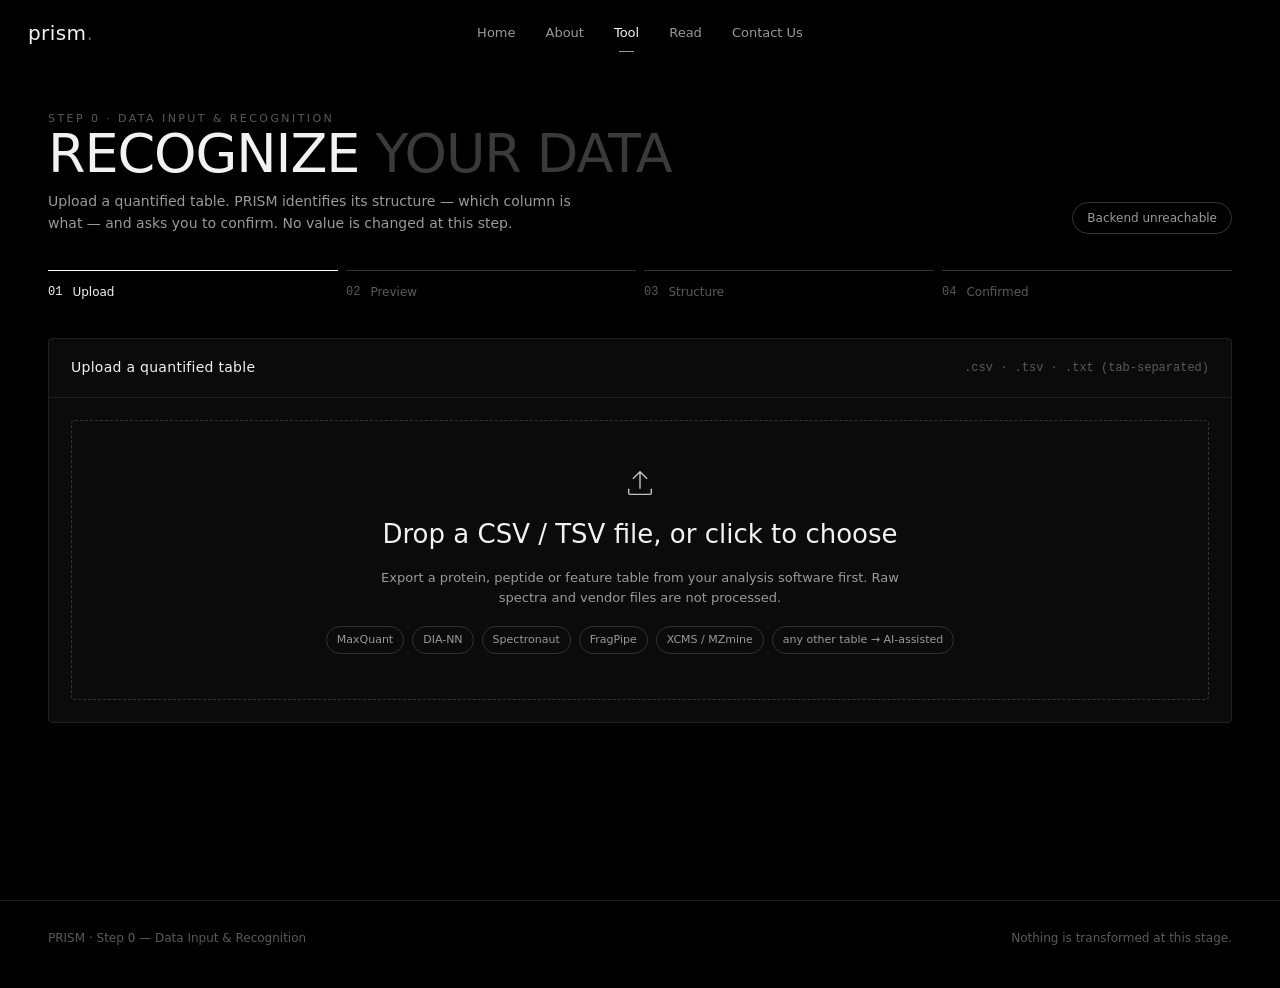
==== frontend/tool.html @ 7ddb2f3c "Show live upload/AI progress with a percentage and stall warning - POST /api/upload accepts a progre" ====
<!doctype html>
<html lang="en">
<head>
  <meta charset="utf-8">
  <meta name="viewport" content="width=device-width, initial-scale=1">
  <title>PRISM Recognition Tool</title>
  <meta name="description" content="PRISM Step 0 — upload a quantified omics table and confirm its structure.">
  <link rel="preload" href="fonts/quicksand-latin.woff2" as="font" type="font/woff2" crossorigin>
  <link rel="stylesheet" href="style.css">
</head>
<body>
  <header class="nav">
    <a class="brand" href="index.html">prism<span>.</span></a>
    <nav class="nav-links">
      <a href="index.html">Home</a>
      <a href="index.html#about">About</a>
      <a href="tool.html" class="active">Tool</a>
      <a href="index.html#read">Read</a>
      <a href="index.html#contact">Contact Us</a>
    </nav>
    <button class="btn btn-sm nav-cta hidden" id="restart" type="button">New upload</button>
  </header>

  <main class="tool-main">
    <div class="wrap">
      <div class="tool-head">
        <div>
          <div class="eyebrow">Step 0 · Data input &amp; recognition</div>
          <h1>Recognize <span class="ghost">your data</span></h1>
          <p>Upload a quantified table. PRISM identifies its structure — which column is what — and asks you to confirm. No value is changed at this step.</p>
        </div>
        <span class="pill" id="ai-status">Checking AI fallback…</span>
      </div>

      <ol class="steps" id="steps" style="list-style:none;padding:0">
        <li class="step current" data-step="1"><b>01</b><span>Upload</span></li>
        <li class="step" data-step="2"><b>02</b><span>Preview</span></li>
        <li class="step" data-step="3"><b>03</b><span>Structure</span></li>
        <li class="step" data-step="4"><b>04</b><span>Confirmed</span></li>
      </ol>

      <!-- 1. Upload -->
      <section class="panel" id="panel-upload">
        <div class="panel-head"><h2>Upload a quantified table</h2><span class="meta">.csv · .tsv · .txt (tab-separated)</span></div>
        <div class="panel-body">
          <label class="dropzone" id="dropzone" for="file-input">
            <svg width="34" height="34" viewBox="0 0 24 24" fill="none" stroke="currentColor" stroke-width="1"><path d="M12 16V4M7 9l5-5 5 5M4 16v3a1 1 0 0 0 1 1h14a1 1 0 0 0 1-1v-3"/></svg>
            <span class="big">Drop a CSV / TSV file, or click to choose</span>
            <span class="small">Export a protein, peptide or feature table from your analysis software first. Raw spectra and vendor files are not processed.</span>
            <span class="formats-note">
              <span class="pill">MaxQuant</span><span class="pill">DIA-NN</span><span class="pill">Spectronaut</span><span class="pill">FragPipe</span><span class="pill">XCMS / MZmine</span><span class="pill">any other table → AI-assisted</span>
            </span>
          </label>
          <input type="file" id="file-input" accept=".csv,.tsv,.txt,text/csv,text/tab-separated-values" hidden>
          <div class="progress-panel hidden" id="upload-loading" role="status" aria-live="polite">
            <div class="progress-top">
              <span class="progress-stage"><span class="spinner"></span><span id="loading-text">Uploading…</span></span>
              <span class="progress-pct" id="progress-pct">0%</span>
            </div>
            <div class="progress-track" aria-hidden="true"><i id="progress-bar"></i></div>
            <div class="progress-meta">
              <span id="progress-detail"></span>
              <span><span id="progress-elapsed">0s elapsed</span> · <span id="progress-idle">active</span></span>
            </div>
            <div class="progress-stall hidden" id="progress-stall"></div>
            <ol class="progress-log" id="progress-log"></ol>
          </div>
          <div class="alert alert-error hidden" id="upload-error" role="alert"></div>
        </div>
      </section>

      <!-- 2. Preview -->
      <section class="panel hidden" id="panel-preview">
        <div class="panel-head"><h2>Data preview</h2><span class="meta" id="preview-meta"></span></div>
        <div class="panel-body">
          <div class="table-scroll"><table class="preview" id="preview-table"></table></div>
          <div class="alert alert-warn hidden" id="file-warnings"></div>
        </div>
      </section>

      <!-- 3. Structure -->
      <section class="panel hidden" id="panel-structure">
        <div class="panel-head"><h2>Structure</h2><span class="meta" id="structure-meta"></span></div>
        <div class="panel-body" id="structure-body"></div>
        <div class="confirm-bar">
          <p id="confirm-note"></p>
          <button class="btn btn-light" id="confirm-btn" type="button">Confirm structure</button>
        </div>
        <div class="panel-body hidden" id="confirm-error-wrap" style="padding-top:0"><div class="alert alert-error" id="confirm-error" role="alert"></div></div>
      </section>

      <!-- 4. Summary -->
      <section class="panel hidden" id="panel-summary">
        <div class="panel-head"><h2>Recognized structure</h2><span class="meta" id="summary-meta"></span></div>
        <div class="panel-body" id="summary-body"></div>
      </section>
    </div>
  </main>

  <footer class="footer">
    <div class="wrap"><span>PRISM · Step 0 — Data Input &amp; Recognition</span><span>Nothing is transformed at this stage.</span></div>
  </footer>

  <script src="app.js"></script>
</body>
</html>
---- frontend/style.css ----
/* PRISM — black / gray / white, one warm accent reserved for "needs attention". */
/* Self-hosted variable fonts (SIL Open Font License): Quicksand for the
   PRISM wordmark and display type, Inter for UI text. */
@font-face { font-family: "Quicksand"; src: url("fonts/quicksand-latin.woff2") format("woff2"); font-weight: 300 700; font-display: swap; }
@font-face { font-family: "Inter"; src: url("fonts/inter-latin.woff2") format("woff2"); font-weight: 100 900; font-display: swap; }

:root {
  --bg: #000;
  --bg-raised: #0b0b0b;
  --bg-card: #0e0e0e;
  --line: #1f1f1f;
  --line-strong: #333;
  --text: #f2f2f2;
  --text-dim: #9a9a9a;
  --text-faint: #5a5a5a;
  --text-ghost: #2c2c2c;
  --accent: #ff8a2a;          /* unresolved / attention only */
  --accent-soft: rgba(255, 138, 42, 0.08);
  --ok: #e8e8e8;
  --font-display: "Quicksand", "Comfortaa", system-ui, sans-serif;
  --font-ui: "Inter", system-ui, -apple-system, "Segoe UI", sans-serif;
  --font-mono: ui-monospace, "SFMono-Regular", Menlo, monospace;
  --radius: 4px;
  --maxw: 1240px;
  color-scheme: dark;
}

* { box-sizing: border-box; }
html { scroll-behavior: smooth; }
body {
  margin: 0;
  background: var(--bg);
  color: var(--text);
  font-family: var(--font-ui);
  font-size: 15px;
  line-height: 1.55;
  -webkit-font-smoothing: antialiased;
  overflow-x: hidden;
}
a { color: inherit; text-decoration: none; }
button, select, input { font: inherit; color: inherit; }
::selection { background: #fff; color: #000; }

.wrap { width: 100%; max-width: var(--maxw); margin: 0 auto; padding: 0 28px; }

/* ------------------------------------------------ nav */
.nav {
  position: fixed; inset: 0 0 auto 0; z-index: 50;
  display: grid; grid-template-columns: 1fr auto 1fr; align-items: center;
  padding: 18px 28px;
  background: linear-gradient(#000 40%, rgba(0,0,0,0));
}
.brand { font-family: var(--font-display); font-weight: 500; font-size: 20px; letter-spacing: 0.02em; }
.brand span { color: var(--text-faint); }
.nav-links { display: flex; gap: 30px; font-size: 13px; color: var(--text-dim); }
.nav-links a { position: relative; padding: 4px 0; transition: color .2s; }
.nav-links a:hover, .nav-links a.active { color: var(--text); }
.nav-links a.active::after {
  content: ""; position: absolute; left: 20%; right: 20%; bottom: -4px; height: 1px; background: var(--text-dim);
}
.nav-cta { justify-self: end; }

.btn {
  display: inline-flex; align-items: center; justify-content: center; gap: 10px;
  padding: 11px 22px; border-radius: var(--radius); border: 1px solid var(--line-strong);
  background: transparent; cursor: pointer; font-size: 13px; letter-spacing: 0.02em;
  transition: background .2s, color .2s, border-color .2s, opacity .2s;
}
.btn:hover { border-color: #666; }
.btn-light { background: #fff; color: #000; border-color: #fff; }
.btn-light:hover { background: #d9d9d9; border-color: #d9d9d9; }
.btn-dark { background: #1a1a1a; border-color: #1a1a1a; }
.btn-dark:hover { background: #262626; }
.btn:disabled { opacity: .35; cursor: not-allowed; }
.btn-sm { padding: 7px 14px; font-size: 12px; }

.pill {
  display: inline-block; padding: 6px 14px; border: 1px solid var(--line-strong);
  border-radius: 999px; font-size: 12px; color: var(--text-dim);
}

/* ------------------------------------------------ hero */
.hero {
  position: relative; min-height: 100vh; min-height: 100svh;
  display: flex; flex-direction: column; justify-content: center; align-items: center;
  overflow: hidden; padding-top: 80px;
}
.hero-title {
  position: relative; z-index: 1; margin: 0;
  font-family: var(--font-display); font-weight: 300;
  font-size: clamp(88px, 21vw, 300px); line-height: .9; letter-spacing: 0.06em;
  color: #fff; user-select: none; text-align: center;
  padding-left: 0.06em; /* balance letter-spacing */
}
.hero-sub {
  position: relative; z-index: 3; margin: 26px 16px 0; text-align: center;
  font-family: var(--font-display); font-weight: 400; font-size: clamp(14px, 1.7vw, 20px);
  color: var(--text-dim); letter-spacing: 0.01em;
}
.hero-sub b { color: var(--text); font-weight: 500; }
#prism-canvas {
  position: absolute; inset: 0; width: 100%; height: 100%; z-index: 2;
  cursor: grab; touch-action: pan-y;
}
#prism-canvas:active { cursor: grabbing; }
.hero-hint {
  position: absolute; z-index: 3; top: 50%; right: 28px; transform: translateY(-50%);
  writing-mode: vertical-rl; font-size: 11px; letter-spacing: .2em; text-transform: uppercase; color: var(--text-faint);
}
.hero-bottom {
  position: relative; z-index: 3; width: 100%; max-width: var(--maxw);
  display: flex; justify-content: space-between; align-items: flex-end; gap: 24px;
  padding: 0 28px; margin-top: clamp(40px, 9vh, 110px);
}
.hero-left { max-width: 330px; }
.hero-left p { color: var(--text-dim); font-size: 13px; margin: 0 0 18px; }
.hero-left .pills { display: flex; gap: 8px; margin-bottom: 18px; flex-wrap: wrap; }
.hero-actions { display: flex; align-items: center; gap: 22px; }
.link-arrow { font-size: 13px; color: var(--text-dim); transition: color .2s; }
.link-arrow:hover { color: var(--text); }
.stats { display: flex; gap: 12px; }
.stat {
  width: 150px; height: 104px; padding: 14px 16px; border: 1px solid var(--line-strong);
  border-radius: var(--radius); display: flex; flex-direction: column; justify-content: space-between;
  background: rgba(10,10,10,.6); backdrop-filter: blur(6px);
}
.stat strong { font-weight: 300; font-size: 30px; text-align: right; letter-spacing: -0.01em; }
.stat span { font-size: 11px; color: var(--text-dim); line-height: 1.3; }

/* ------------------------------------------------ formats strip */
.strip { padding: 70px 0 40px; text-align: center; }
.eyebrow { font-size: 11px; letter-spacing: .22em; text-transform: uppercase; color: var(--text-faint); }
.formats { display: flex; justify-content: center; flex-wrap: wrap; gap: 14px 40px; margin-top: 22px; color: var(--text-dim); font-size: 14px; }
.formats span { display: inline-flex; align-items: center; gap: 8px; }
.formats i { width: 6px; height: 6px; border: 1px solid var(--text-dim); transform: rotate(45deg); display: inline-block; }

/* ------------------------------------------------ statement */
.statement { padding: 120px 0; }
.statement h2 {
  margin: 0 auto; max-width: 980px; text-align: center; text-transform: uppercase;
  font-weight: 500; font-size: clamp(26px, 3.6vw, 46px); line-height: 1.08; letter-spacing: -0.02em;
}
.ghost { color: var(--text-ghost); transition: color 1.2s; }
.statement.lit .ghost { color: #4a4a4a; }

/* ------------------------------------------------ sections */
.section { padding: 100px 0; border-top: 1px solid var(--line); }
.section-head { display: grid; grid-template-columns: 1.1fr 1fr; gap: 48px; align-items: end; margin-bottom: 56px; }
.section-head h2 {
  margin: 0; font-weight: 500; text-transform: uppercase; font-size: clamp(28px, 3.4vw, 44px);
  line-height: 1.05; letter-spacing: -0.02em;
}
.section-head p { margin: 0; color: var(--text-dim); font-size: 14px; max-width: 460px; }

.principles { display: grid; grid-template-columns: repeat(4, 1fr); gap: 1px; background: var(--line); border: 1px solid var(--line); }
.principle { background: var(--bg); padding: 28px 24px 32px; min-height: 250px; display: flex; flex-direction: column; }
.principle .num { font-family: var(--font-mono); font-size: 11px; color: var(--text-faint); }
.principle h3 { font-weight: 500; font-size: 17px; margin: 40px 0 12px; line-height: 1.25; }
.principle p { margin: 0; color: var(--text-dim); font-size: 13px; }

.pipeline { display: grid; grid-template-columns: repeat(4, 1fr); gap: 12px; }
.phase {
  border: 1px solid var(--line); border-radius: var(--radius); padding: 22px; min-height: 210px;
  display: flex; flex-direction: column; gap: 10px; color: var(--text-faint);
}
.phase.active { border-color: #fff; color: var(--text); background: linear-gradient(160deg, #111, #000 60%); }
.phase .tag { font-size: 11px; letter-spacing: .12em; text-transform: uppercase; }
.phase h3 { margin: 18px 0 0; font-weight: 500; font-size: 18px; }
.phase p { margin: 0; font-size: 13px; }
.phase.active p { color: var(--text-dim); }
.phase .btn { margin-top: auto; align-self: flex-start; }

.contact { display: flex; justify-content: space-between; align-items: center; gap: 24px; flex-wrap: wrap; }
.contact h2 { margin: 0; font-family: var(--font-display); font-weight: 300; font-size: clamp(40px, 7vw, 96px); letter-spacing: .04em; }

.footer { border-top: 1px solid var(--line); padding: 28px 0 40px; color: var(--text-faint); font-size: 12px; }
.footer .wrap { display: flex; justify-content: space-between; gap: 16px; flex-wrap: wrap; }

/* ================================================ TOOL */
.tool-main { padding: 110px 0 80px; min-height: 100vh; }
.tool-head { display: flex; justify-content: space-between; align-items: flex-end; gap: 24px; flex-wrap: wrap; margin-bottom: 36px; }
.tool-head h1 { margin: 0; font-weight: 500; text-transform: uppercase; font-size: clamp(30px, 4.4vw, 54px); line-height: 1; letter-spacing: -0.02em; }
.tool-head h1 .ghost { color: #3a3a3a; }
.tool-head p { margin: 10px 0 0; color: var(--text-dim); max-width: 560px; font-size: 14px; }

.steps { display: grid; grid-template-columns: repeat(4, 1fr); gap: 8px; margin-bottom: 36px; }
.step {
  border-top: 1px solid var(--line-strong); padding-top: 12px; font-size: 12px; color: var(--text-faint);
  display: flex; gap: 10px; transition: color .3s, border-color .3s;
}
.step b { font-family: var(--font-mono); font-weight: 400; }
.step.current { color: var(--text); border-color: #fff; }
.step.done { color: var(--text-dim); border-color: #777; }

.panel { border: 1px solid var(--line); border-radius: var(--radius); background: var(--bg-raised); margin-bottom: 24px; }
.panel-head { display: flex; justify-content: space-between; align-items: center; gap: 16px; flex-wrap: wrap; padding: 18px 22px; border-bottom: 1px solid var(--line); }
.panel-head h2 { margin: 0; font-size: 14px; font-weight: 500; letter-spacing: .02em; }
.panel-head .meta { color: var(--text-faint); font-size: 12px; font-family: var(--font-mono); }
.panel-body { padding: 22px; }
.hidden { display: none !important; }

/* upload */
.dropzone {
  display: flex; flex-direction: column; align-items: center; justify-content: center; gap: 14px;
  min-height: 280px; border: 1px dashed var(--line-strong); border-radius: var(--radius);
  text-align: center; padding: 30px; cursor: pointer; transition: border-color .2s, background .2s;
}
.dropzone:hover, .dropzone.drag { border-color: #aaa; background: #0d0d0d; }
.dropzone .big { font-family: var(--font-display); font-size: 26px; font-weight: 400; }
.dropzone .small { color: var(--text-dim); font-size: 13px; max-width: 520px; }
.dropzone svg { opacity: .8; }
.formats-note { display: flex; flex-wrap: wrap; gap: 8px; justify-content: center; margin-top: 4px; }
.formats-note .pill { font-size: 11px; padding: 4px 10px; }

.alert { border: 1px solid; border-radius: var(--radius); padding: 14px 16px; font-size: 13px; margin-top: 16px; }
.alert-error { border-color: var(--accent); background: var(--accent-soft); color: #ffd2ad; }
.alert-warn { border-color: #3a3a3a; background: #111; color: var(--text-dim); }
.alert ul { margin: 6px 0 0; padding-left: 18px; }

.progress-panel { margin-top: 18px; border: 1px solid var(--line-strong); border-radius: var(--radius); padding: 16px 18px; background: #0b0b0b; }
.progress-top { display: flex; justify-content: space-between; align-items: center; gap: 12px; }
.progress-stage { display: flex; align-items: center; gap: 10px; font-size: 13px; }
.progress-pct { font-family: var(--font-mono); font-size: 22px; font-weight: 300; }
.progress-track { height: 4px; background: #1c1c1c; border-radius: 2px; overflow: hidden; margin: 12px 0 10px; }
.progress-track i { display: block; height: 100%; width: 0; background: #fff; transition: width .4s ease; }
.progress-panel.stalled .progress-track i { background: var(--accent); }
.progress-meta { display: flex; justify-content: space-between; gap: 12px; flex-wrap: wrap; font-size: 12px; color: var(--text-dim); }
.progress-meta #progress-idle.warn { color: var(--accent); }
.progress-stall { margin-top: 12px; font-size: 12px; color: #ffd2ad; border-left: 2px solid var(--accent); padding-left: 10px; }
.progress-log { list-style: none; margin: 12px 0 0; padding: 10px 0 0; border-top: 1px solid var(--line); font-family: var(--font-mono); font-size: 11px; color: var(--text-faint); max-height: 150px; overflow: auto; }
.progress-log li { padding: 2px 0; white-space: nowrap; overflow: hidden; text-overflow: ellipsis; }
.progress-log li:last-child { color: var(--text-dim); }
.progress-log b { font-weight: 400; color: var(--text-faint); display: inline-block; min-width: 52px; }
.loading { display: flex; align-items: center; gap: 12px; color: var(--text-dim); font-size: 13px; padding: 16px 0 0; }
.spinner { width: 14px; height: 14px; border: 1px solid #444; border-top-color: #fff; border-radius: 50%; animation: spin .8s linear infinite; }
@keyframes spin { to { transform: rotate(360deg); } }

/* tables */
.table-scroll { overflow: auto; max-height: 460px; border: 1px solid var(--line); border-radius: var(--radius); }
table { border-collapse: collapse; width: 100%; font-size: 12px; }
th, td { padding: 8px 12px; text-align: left; border-bottom: 1px solid var(--line); white-space: nowrap; }
thead th { position: sticky; top: 0; background: #121212; font-weight: 500; color: var(--text); z-index: 1; }
.preview td { font-family: var(--font-mono); color: var(--text-dim); max-width: 260px; overflow: hidden; text-overflow: ellipsis; }
.preview th.rownum, .preview td.rownum { color: var(--text-faint); position: sticky; left: 0; background: #0b0b0b; }
.preview thead th.rownum { background: #121212; z-index: 2; }
.preview th .role-chip { display: block; margin-top: 4px; }

/* structure */
.recognized { display: flex; gap: 20px; align-items: center; flex-wrap: wrap; }
.recognized .badge {
  width: 46px; height: 46px; border: 1px solid #fff; border-radius: 50%; display: grid; place-items: center; flex: none;
}
.recognized h3 { margin: 0; font-weight: 500; font-size: 20px; }
.recognized p { margin: 2px 0 0; color: var(--text-dim); font-size: 13px; }
.kv { display: grid; grid-template-columns: repeat(auto-fit, minmax(170px, 1fr)); gap: 1px; background: var(--line); border: 1px solid var(--line); margin: 20px 0; }
.kv div { background: var(--bg-raised); padding: 14px 16px; }
.kv span { display: block; font-size: 11px; color: var(--text-faint); text-transform: uppercase; letter-spacing: .1em; }
.kv strong { display: block; font-weight: 400; font-size: 15px; margin-top: 4px; word-break: break-word; }

.toolbar { display: flex; gap: 10px; flex-wrap: wrap; align-items: center; margin-bottom: 14px; }
.input, .select {
  background: #000; border: 1px solid var(--line-strong); border-radius: var(--radius);
  padding: 8px 12px; font-size: 13px; outline: none;
}
.input:focus, .select:focus { border-color: #888; }
.select { padding-right: 30px; appearance: none; cursor: pointer;
  background-image: linear-gradient(45deg, transparent 50%, #888 50%), linear-gradient(135deg, #888 50%, transparent 50%);
  background-position: calc(100% - 15px) 52%, calc(100% - 10px) 52%; background-size: 5px 5px; background-repeat: no-repeat; }
.toolbar .input { flex: 1 1 220px; }
.toolbar .spacer { flex: 1; }
.count-note { font-size: 12px; color: var(--text-faint); }

.roles-table td { vertical-align: top; white-space: normal; }
.roles-table td.colname { font-family: var(--font-mono); max-width: 260px; word-break: break-word; }
.roles-table td.samples { font-family: var(--font-mono); color: var(--text-faint); font-size: 11px; max-width: 220px; }
.roles-table td.evidence { color: var(--text-dim); min-width: 240px; max-width: 420px; }
.roles-table .select { width: 190px; }
.roles-table tr.unresolved td { background: var(--accent-soft); }
.roles-table tr.unresolved td:first-child { box-shadow: inset 2px 0 0 var(--accent); }
.roles-table tr.unresolved .select { border-color: var(--accent); }
.roles-table tr.changed .select { border-color: #fff; }
.roles-table tr.ignored td.colname { color: var(--text-faint); text-decoration: line-through; }

.conf { display: flex; align-items: center; gap: 8px; min-width: 110px; }
.conf-bar { width: 60px; height: 3px; background: #222; border-radius: 2px; overflow: hidden; }
.conf-bar i { display: block; height: 100%; background: #fff; }
.conf.low .conf-bar i { background: #777; }
.conf-num { font-family: var(--font-mono); font-size: 11px; color: var(--text-dim); }
.tag-unres { display: inline-block; font-size: 10px; letter-spacing: .1em; text-transform: uppercase; color: var(--accent); border: 1px solid var(--accent); padding: 1px 6px; border-radius: 3px; margin-top: 6px; }
.tag-edit { display: inline-block; font-size: 10px; letter-spacing: .1em; text-transform: uppercase; color: #fff; border: 1px solid #555; padding: 1px 6px; border-radius: 3px; margin-top: 6px; }

.role-chip { display: inline-block; font-size: 10px; letter-spacing: .06em; padding: 2px 7px; border-radius: 3px; border: 1px solid var(--line-strong); color: var(--text-dim); font-family: var(--font-ui); font-weight: 400; }
.role-chip.r-feature_value { background: #fff; color: #000; border-color: #fff; }
.role-chip.r-sample_id, .role-chip.r-subject_id { border-color: #bbb; color: #eee; }
.role-chip.r-ignore { color: var(--text-faint); border-style: dashed; }
.role-chip.r-unresolved { color: var(--accent); border-color: var(--accent); }

.role-summary { display: flex; flex-wrap: wrap; gap: 8px; }
.role-summary .role-chip { font-size: 12px; padding: 5px 10px; }

.confirm-bar {
  position: sticky; bottom: 0; z-index: 5; display: flex; justify-content: space-between; align-items: center; gap: 16px; flex-wrap: wrap;
  padding: 16px 22px; border-top: 1px solid var(--line); background: rgba(11,11,11,.96); backdrop-filter: blur(6px);
}
.confirm-bar p { margin: 0; font-size: 13px; color: var(--text-dim); }
.confirm-bar p b { color: var(--accent); font-weight: 500; }

/* done */
.done-hero { text-align: center; padding: 30px 0 10px; }
.done-hero .ring { width: 64px; height: 64px; border-radius: 50%; border: 1px solid #fff; display: grid; place-items: center; margin: 0 auto 18px; }
.done-hero h2 { margin: 0; font-family: var(--font-display); font-weight: 300; font-size: clamp(30px, 4vw, 46px); }
.done-hero p { color: var(--text-dim); margin: 8px auto 0; max-width: 560px; font-size: 14px; }
.big-stats { display: grid; grid-template-columns: repeat(4, 1fr); gap: 12px; margin: 30px 0; }
.big-stats .stat { width: auto; height: 118px; }
.next-step { border: 1px dashed var(--line-strong); border-radius: var(--radius); padding: 18px 22px; color: var(--text-faint); font-size: 13px; display: flex; justify-content: space-between; align-items: center; gap: 16px; flex-wrap: wrap; }

/* ------------------------------------------------ responsive */
@media (max-width: 960px) {
  .principles { grid-template-columns: repeat(2, 1fr); }
  .pipeline { grid-template-columns: repeat(2, 1fr); }
  .section-head { grid-template-columns: 1fr; gap: 16px; }
  .big-stats { grid-template-columns: repeat(2, 1fr); }
}
@media (max-width: 720px) {
  .wrap { padding: 0 16px; }
  .nav { grid-template-columns: 1fr auto; padding: 14px 16px; }
  .nav-links { display: none; }
  .hero-bottom { flex-direction: column; align-items: stretch; padding: 0 16px; }
  .hero-left { max-width: none; }
  .stats .stat { flex: 1; width: auto; height: auto; min-height: 104px; gap: 10px; }
  .hero-hint { display: none; }
  .principles, .pipeline { grid-template-columns: 1fr; }
  .steps { grid-template-columns: repeat(2, 1fr); }
  .step span { display: none; }
  .panel-body { padding: 16px; }
  .panel-head { padding: 14px 16px; }
  .confirm-bar { padding: 14px 16px; }
  .statement { padding: 80px 0; }
  .section { padding: 72px 0; }
}
@media (prefers-reduced-motion: reduce) {
  html { scroll-behavior: auto; }
  * { transition: none !important; animation: none !important; }
}
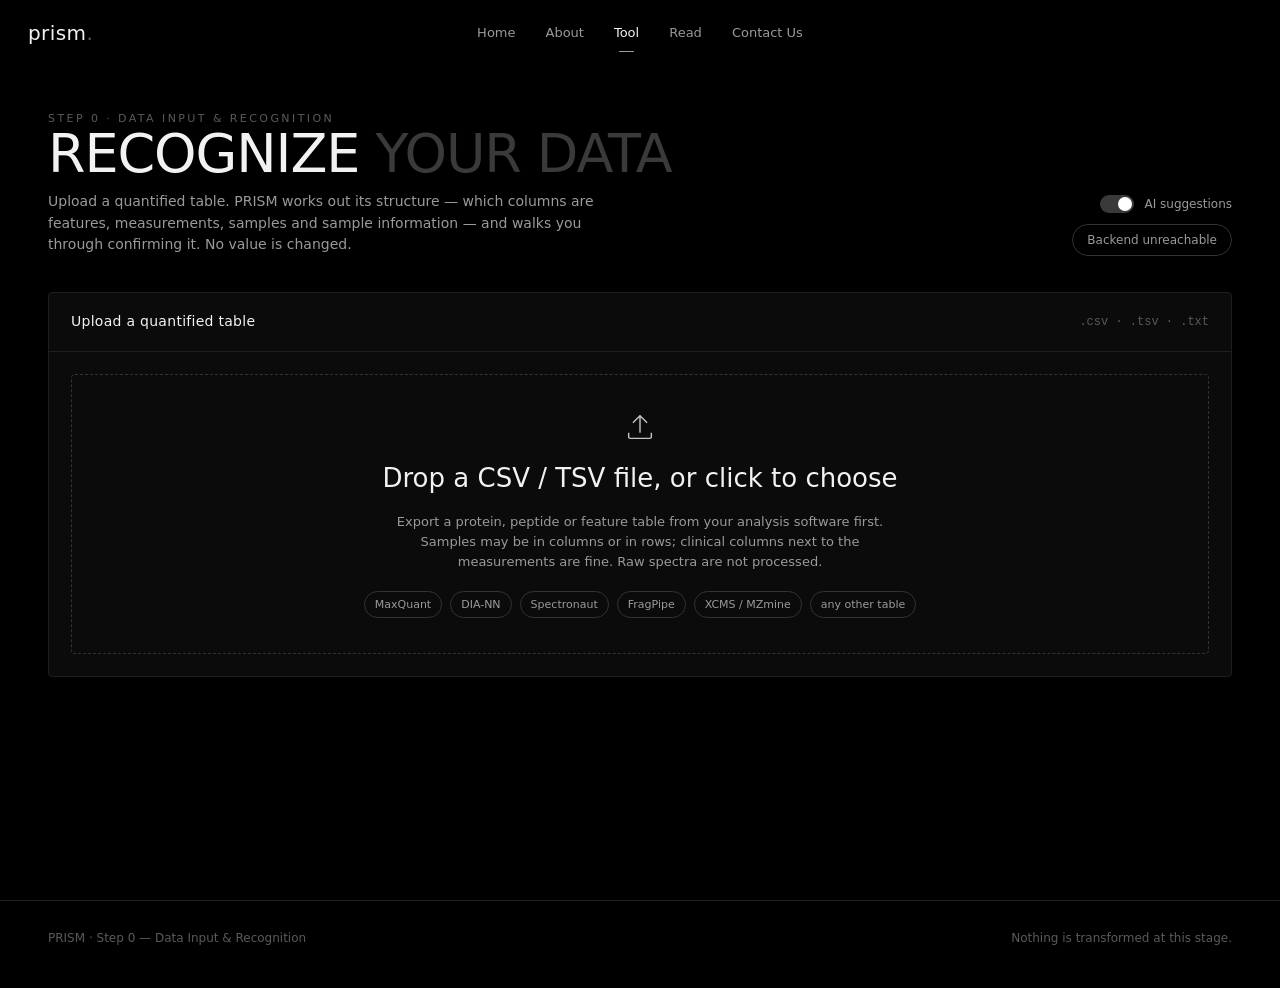
==== commit a208d2b6: "Step 0 v2 frontend: guided 8-step confirmation wizard - stepper (Layout, Feature ID, Annotations, Va" ====
--- a/frontend/tool.html
+++ b/frontend/tool.html
@@ -4,7 +4,7 @@
   <meta charset="utf-8">
   <meta name="viewport" content="width=device-width, initial-scale=1">
   <title>PRISM Recognition Tool</title>
-  <meta name="description" content="PRISM Step 0 — upload a quantified omics table and confirm its structure.">
+  <meta name="description" content="PRISM Step 0 — upload a quantified omics table and confirm its structure step by step.">
   <link rel="preload" href="fonts/quicksand-latin.woff2" as="font" type="font/woff2" crossorigin>
   <link rel="stylesheet" href="style.css">
 </head>
@@ -27,72 +27,53 @@
         <div>
           <div class="eyebrow">Step 0 · Data input &amp; recognition</div>
           <h1>Recognize <span class="ghost">your data</span></h1>
-          <p>Upload a quantified table. PRISM identifies its structure — which column is what — and asks you to confirm. No value is changed at this step.</p>
+          <p>Upload a quantified table. PRISM works out its structure — which columns are features, measurements, samples and sample information — and walks you through confirming it. No value is changed.</p>
         </div>
-        <span class="pill" id="ai-status">Checking AI fallback…</span>
+        <div class="head-controls">
+          <label class="switch" title="When off, no AI is used: you label everything yourself, with hints computed from the data."><input type="checkbox" id="ai-toggle" checked> <span>AI suggestions</span></label>
+          <span class="pill" id="ai-status">Checking AI…</span>
+        </div>
       </div>
 
-      <ol class="steps" id="steps" style="list-style:none;padding:0">
-        <li class="step current" data-step="1"><b>01</b><span>Upload</span></li>
-        <li class="step" data-step="2"><b>02</b><span>Preview</span></li>
-        <li class="step" data-step="3"><b>03</b><span>Structure</span></li>
-        <li class="step" data-step="4"><b>04</b><span>Confirmed</span></li>
-      </ol>
-
-      <!-- 1. Upload -->
+      <!-- Upload -->
       <section class="panel" id="panel-upload">
-        <div class="panel-head"><h2>Upload a quantified table</h2><span class="meta">.csv · .tsv · .txt (tab-separated)</span></div>
+        <div class="panel-head"><h2>Upload a quantified table</h2><span class="meta">.csv · .tsv · .txt</span></div>
         <div class="panel-body">
           <label class="dropzone" id="dropzone" for="file-input">
             <svg width="34" height="34" viewBox="0 0 24 24" fill="none" stroke="currentColor" stroke-width="1"><path d="M12 16V4M7 9l5-5 5 5M4 16v3a1 1 0 0 0 1 1h14a1 1 0 0 0 1-1v-3"/></svg>
             <span class="big">Drop a CSV / TSV file, or click to choose</span>
-            <span class="small">Export a protein, peptide or feature table from your analysis software first. Raw spectra and vendor files are not processed.</span>
+            <span class="small">Export a protein, peptide or feature table from your analysis software first. Samples may be in columns or in rows; clinical columns next to the measurements are fine. Raw spectra are not processed.</span>
             <span class="formats-note">
-              <span class="pill">MaxQuant</span><span class="pill">DIA-NN</span><span class="pill">Spectronaut</span><span class="pill">FragPipe</span><span class="pill">XCMS / MZmine</span><span class="pill">any other table → AI-assisted</span>
+              <span class="pill">MaxQuant</span><span class="pill">DIA-NN</span><span class="pill">Spectronaut</span><span class="pill">FragPipe</span><span class="pill">XCMS / MZmine</span><span class="pill">any other table</span>
             </span>
           </label>
-          <input type="file" id="file-input" accept=".csv,.tsv,.txt,text/csv,text/tab-separated-values" hidden>
-          <div class="progress-panel hidden" id="upload-loading" role="status" aria-live="polite">
-            <div class="progress-top">
-              <span class="progress-stage"><span class="spinner"></span><span id="loading-text">Uploading…</span></span>
-              <span class="progress-pct" id="progress-pct">0%</span>
-            </div>
-            <div class="progress-track" aria-hidden="true"><i id="progress-bar"></i></div>
-            <div class="progress-meta">
-              <span id="progress-detail"></span>
-              <span><span id="progress-elapsed">0s elapsed</span> · <span id="progress-idle">active</span></span>
-            </div>
-            <div class="progress-stall hidden" id="progress-stall"></div>
-            <ol class="progress-log" id="progress-log"></ol>
-          </div>
+          <input type="file" id="file-input" accept=".csv,.tsv,.txt,.tab,text/csv,text/tab-separated-values" hidden>
+          <div id="upload-progress-slot"></div>
           <div class="alert alert-error hidden" id="upload-error" role="alert"></div>
         </div>
       </section>
 
-      <!-- 2. Preview -->
-      <section class="panel hidden" id="panel-preview">
-        <div class="panel-head"><h2>Data preview</h2><span class="meta" id="preview-meta"></span></div>
-        <div class="panel-body">
-          <div class="table-scroll"><table class="preview" id="preview-table"></table></div>
-          <div class="alert alert-warn hidden" id="file-warnings"></div>
+      <!-- Wizard -->
+      <section id="workspace" class="hidden">
+        <div class="ws-top">
+          <div class="ws-file" id="ws-file"></div>
+          <div class="ws-file" id="ws-sig"></div>
         </div>
-      </section>
-
-      <!-- 3. Structure -->
-      <section class="panel hidden" id="panel-structure">
-        <div class="panel-head"><h2>Structure</h2><span class="meta" id="structure-meta"></span></div>
-        <div class="panel-body" id="structure-body"></div>
-        <div class="confirm-bar">
-          <p id="confirm-note"></p>
-          <button class="btn btn-light" id="confirm-btn" type="button">Confirm structure</button>
+        <ol class="stepper" id="stepper"></ol>
+        <div class="ws-grid" id="ws-grid">
+          <div class="preview-pane">
+            <div class="pv-scroll" id="pv-scroll"><table class="pv" id="pv"></table></div>
+            <div class="pv-meta"><span id="pv-meta"></span><span id="pv-note"></span></div>
+            <div class="legend" id="legend"></div>
+            <details class="saw" id="parse-notes"><summary>Parse report</summary><pre id="parse-pre"></pre></details>
+            <details class="saw" id="ai-saw"><summary>What the AI saw</summary><pre id="saw-pre"></pre></details>
+          </div>
+          <div class="guide-pane">
+            <div id="busy-slot"></div>
+            <div class="guide" id="guide" aria-live="polite"></div>
+          </div>
+          <svg class="callout" id="callout" aria-hidden="true"></svg>
         </div>
-        <div class="panel-body hidden" id="confirm-error-wrap" style="padding-top:0"><div class="alert alert-error" id="confirm-error" role="alert"></div></div>
-      </section>
-
-      <!-- 4. Summary -->
-      <section class="panel hidden" id="panel-summary">
-        <div class="panel-head"><h2>Recognized structure</h2><span class="meta" id="summary-meta"></span></div>
-        <div class="panel-body" id="summary-body"></div>
       </section>
     </div>
   </main>
@@ -101,6 +82,19 @@
     <div class="wrap"><span>PRISM · Step 0 — Data Input &amp; Recognition</span><span>Nothing is transformed at this stage.</span></div>
   </footer>
 
+  <template id="progress-template">
+    <div class="progress-panel" role="status" aria-live="polite">
+      <div class="progress-top">
+        <span class="progress-stage"><span class="spinner"></span><span class="p-label">Working…</span></span>
+        <span class="progress-pct">0%</span>
+      </div>
+      <div class="progress-track" aria-hidden="true"><i></i></div>
+      <div class="progress-meta"><span class="p-detail"></span><span><span class="p-elapsed">0s elapsed</span> · <span class="p-idle">active</span></span></div>
+      <div class="progress-stall hidden"></div>
+      <ol class="progress-log"></ol>
+    </div>
+  </template>
+
   <script src="app.js"></script>
 </body>
 </html>
--- a/frontend/style.css
+++ b/frontend/style.css
@@ -183,15 +183,6 @@
 .tool-head h1 .ghost { color: #3a3a3a; }
 .tool-head p { margin: 10px 0 0; color: var(--text-dim); max-width: 560px; font-size: 14px; }
 
-.steps { display: grid; grid-template-columns: repeat(4, 1fr); gap: 8px; margin-bottom: 36px; }
-.step {
-  border-top: 1px solid var(--line-strong); padding-top: 12px; font-size: 12px; color: var(--text-faint);
-  display: flex; gap: 10px; transition: color .3s, border-color .3s;
-}
-.step b { font-family: var(--font-mono); font-weight: 400; }
-.step.current { color: var(--text); border-color: #fff; }
-.step.done { color: var(--text-dim); border-color: #777; }
-
 .panel { border: 1px solid var(--line); border-radius: var(--radius); background: var(--bg-raised); margin-bottom: 24px; }
 .panel-head { display: flex; justify-content: space-between; align-items: center; gap: 16px; flex-wrap: wrap; padding: 18px 22px; border-bottom: 1px solid var(--line); }
 .panel-head h2 { margin: 0; font-size: 14px; font-weight: 500; letter-spacing: .02em; }
@@ -225,7 +216,7 @@
 .progress-track i { display: block; height: 100%; width: 0; background: #fff; transition: width .4s ease; }
 .progress-panel.stalled .progress-track i { background: var(--accent); }
 .progress-meta { display: flex; justify-content: space-between; gap: 12px; flex-wrap: wrap; font-size: 12px; color: var(--text-dim); }
-.progress-meta #progress-idle.warn { color: var(--accent); }
+.progress-meta .p-idle.warn { color: var(--accent); }
 .progress-stall { margin-top: 12px; font-size: 12px; color: #ffd2ad; border-left: 2px solid var(--accent); padding-left: 10px; }
 .progress-log { list-style: none; margin: 12px 0 0; padding: 10px 0 0; border-top: 1px solid var(--line); font-family: var(--font-mono); font-size: 11px; color: var(--text-faint); max-height: 150px; overflow: auto; }
 .progress-log li { padding: 2px 0; white-space: nowrap; overflow: hidden; text-overflow: ellipsis; }
@@ -245,81 +236,197 @@
 .preview thead th.rownum { background: #121212; z-index: 2; }
 .preview th .role-chip { display: block; margin-top: 4px; }
 
-/* structure */
-.recognized { display: flex; gap: 20px; align-items: center; flex-wrap: wrap; }
-.recognized .badge {
-  width: 46px; height: 46px; border: 1px solid #fff; border-radius: 50%; display: grid; place-items: center; flex: none;
-}
-.recognized h3 { margin: 0; font-weight: 500; font-size: 20px; }
-.recognized p { margin: 2px 0 0; color: var(--text-dim); font-size: 13px; }
-.kv { display: grid; grid-template-columns: repeat(auto-fit, minmax(170px, 1fr)); gap: 1px; background: var(--line); border: 1px solid var(--line); margin: 20px 0; }
-.kv div { background: var(--bg-raised); padding: 14px 16px; }
-.kv span { display: block; font-size: 11px; color: var(--text-faint); text-transform: uppercase; letter-spacing: .1em; }
-.kv strong { display: block; font-weight: 400; font-size: 15px; margin-top: 4px; word-break: break-word; }
-
-.toolbar { display: flex; gap: 10px; flex-wrap: wrap; align-items: center; margin-bottom: 14px; }
-.input, .select {
-  background: #000; border: 1px solid var(--line-strong); border-radius: var(--radius);
-  padding: 8px 12px; font-size: 13px; outline: none;
-}
-.input:focus, .select:focus { border-color: #888; }
-.select { padding-right: 30px; appearance: none; cursor: pointer;
+/* ================================================ WIZARD */
+:root {
+  --c-fid: #ffffff;         /* feature ID */
+  --c-ann: #8c8c8c;         /* feature annotation */
+  --c-val: #ff8a2a;         /* value, primary */
+  --c-sid: #d9c7a3;         /* sample ID */
+  --c-smd: #9d8b69;         /* sample info */
+  --c-unres: #ff5b52;       /* unresolved */
+}
+.switch { display: inline-flex; align-items: center; gap: 10px; font-size: 12px; color: var(--text-dim); cursor: pointer; user-select: none; }
+.switch input { appearance: none; width: 34px; height: 18px; border-radius: 9px; background: #262626; position: relative; cursor: pointer; transition: background .2s; margin: 0; }
+.switch input::after { content: ""; position: absolute; top: 2px; left: 2px; width: 14px; height: 14px; border-radius: 50%; background: #777; transition: transform .2s, background .2s; }
+.switch input:checked { background: #3a3a3a; }
+.switch input:checked::after { transform: translateX(16px); background: #fff; }
+.head-controls { display: flex; flex-direction: column; align-items: flex-end; gap: 10px; }
+
+.ws-top { display: flex; justify-content: space-between; align-items: center; gap: 12px; flex-wrap: wrap; margin-bottom: 18px; }
+.ws-file { font-family: var(--font-mono); font-size: 13px; color: var(--text-dim); }
+.ws-file b { color: var(--text); font-weight: 400; }
+
+.stepper { list-style: none; padding: 0; margin: 0 0 22px; display: grid; grid-template-columns: repeat(8, 1fr); gap: 6px; }
+.stepper li button {
+  width: 100%; text-align: left; background: none; border: 0; border-top: 2px solid #2a2a2a; padding: 10px 2px 4px;
+  color: var(--text-faint); font-size: 12px; cursor: pointer; display: flex; gap: 8px; align-items: baseline; transition: color .2s, border-color .2s;
+}
+.stepper li button b { font-family: var(--font-mono); font-weight: 400; font-size: 11px; }
+.stepper li.confirmed button { color: var(--text-dim); border-color: #8a8a8a; }
+.stepper li.confirmed button b::after { content: " ✓"; }
+.stepper li.not_applicable button { opacity: .45; }
+.stepper li.current button { color: var(--text); border-color: #fff; }
+.stepper li.needs button { border-color: var(--c-unres); }
+.stepper li button:hover { color: var(--text); }
+
+.ws-grid { position: relative; display: grid; grid-template-columns: minmax(0, 1.55fr) minmax(340px, 1fr); gap: 22px; align-items: start; }
+.preview-pane { min-width: 0; }
+.guide-pane { position: sticky; top: 84px; }
+.pv-scroll { overflow: auto; border: 1px solid var(--line); border-radius: var(--radius); max-height: 520px; scroll-behavior: smooth; background: #080808; }
+.pv { border-collapse: separate; border-spacing: 0; width: max-content; min-width: 100%; font-size: 12px; }
+.pv th, .pv td { padding: 6px 10px; border-bottom: 1px solid #161616; white-space: nowrap; max-width: 180px; overflow: hidden; text-overflow: ellipsis; }
+.pv thead tr.chips th { position: sticky; top: 0; z-index: 3; background: #0c0c0c; padding: 8px 4px 6px; border-bottom: 0; }
+.pv thead tr.names th { position: sticky; top: 38px; z-index: 3; background: #111; font-weight: 500; font-size: 11px; color: var(--text); }
+.pv td { font-family: var(--font-mono); color: var(--text-dim); font-size: 11px; }
+.pv .rn { position: sticky; left: 0; z-index: 2; background: #0c0c0c; color: var(--text-faint); text-align: right; }
+.pv thead .rn { z-index: 4; }
+.pv .more { color: var(--text-faint); font-style: italic; text-align: center; background: repeating-linear-gradient(135deg, #0c0c0c 0 6px, #111 6px 12px); }
+.chip {
+  display: block; margin: 0 2px; padding: 3px 8px; border-radius: 3px; font-size: 10px; letter-spacing: .04em; line-height: 1.4;
+  border: 1px dashed #3a3a3a; color: var(--text-faint); white-space: nowrap; overflow: hidden; text-overflow: ellipsis; transition: background .4s, color .4s, border-color .4s;
+}
+.chip.k-feature_id { background: var(--c-fid); color: #000; border: 1px solid var(--c-fid); }
+.chip.k-feature_annotation { background: var(--c-ann); color: #000; border: 1px solid var(--c-ann); }
+.chip.k-value_primary { background: var(--c-val); color: #000; border: 1px solid var(--c-val); }
+.chip.k-value_auxiliary { background: transparent; color: var(--c-val); border: 1px solid var(--c-val); }
+.chip.k-value_excluded, .chip.k-ignore { color: #666; border: 1px solid #333; text-decoration: line-through; }
+.chip.k-sample_id { background: var(--c-sid); color: #000; border: 1px solid var(--c-sid); }
+.chip.k-sample_metadata { background: var(--c-smd); color: #000; border: 1px solid var(--c-smd); }
+.chip.k-unresolved { color: var(--c-unres); border: 1px solid var(--c-unres); background: rgba(255,91,82,.06); }
+.chip.k-pending { border: 1px dashed #444; color: #8a8a8a; }
+td.t-feature_id { background: rgba(255,255,255,.07); color: #eee; }
+td.t-feature_annotation { background: rgba(140,140,140,.07); }
+td.t-value_primary { background: rgba(255,138,42,.08); color: #f3d3b8; }
+td.t-value_auxiliary { background: rgba(255,138,42,.03); }
+td.t-sample_id { background: rgba(217,199,163,.10); color: #efe4cc; }
+td.t-sample_metadata { background: rgba(157,139,105,.08); }
+td.t-ignore, td.t-value_excluded { color: #444; text-decoration: line-through; }
+td.t-unresolved { box-shadow: inset 0 0 0 1px rgba(255,91,82,.25); }
+.pv th.focus, .pv td.focus { box-shadow: inset 1px 0 0 rgba(255,255,255,.55), inset -1px 0 0 rgba(255,255,255,.55); }
+.pv th.focus .chip { animation: pulse 1.4s ease-out 2; }
+@keyframes pulse { 0% { box-shadow: 0 0 0 0 rgba(255,255,255,.7); } 100% { box-shadow: 0 0 0 10px rgba(255,255,255,0); } }
+.pv-meta { display: flex; justify-content: space-between; gap: 12px; flex-wrap: wrap; font-size: 11px; color: var(--text-faint); margin: 8px 2px 0; }
+
+.legend { display: flex; flex-wrap: wrap; gap: 8px 14px; margin: 14px 0 0; font-size: 11px; color: var(--text-dim); }
+.legend span { display: inline-flex; align-items: center; gap: 6px; }
+.legend i { width: 18px; height: 10px; border-radius: 2px; display: inline-block; }
+
+.callout { position: absolute; inset: 0; pointer-events: none; z-index: 6; overflow: visible; }
+.callout path { fill: none; stroke: rgba(255,255,255,.55); stroke-width: 1; stroke-dasharray: 3 4; animation: dash 1.2s linear infinite; }
+.callout circle { fill: #fff; }
+@keyframes dash { to { stroke-dashoffset: -14; } }
+
+.guide { border: 1px solid var(--line-strong); border-radius: 6px; background: linear-gradient(170deg, #121212, #090909 70%); padding: 20px 20px 16px; box-shadow: 0 20px 60px rgba(0,0,0,.6); }
+.guide-step { font-size: 11px; letter-spacing: .16em; text-transform: uppercase; color: var(--text-faint); display: flex; justify-content: space-between; gap: 10px; }
+.guide h3 { margin: 10px 0 8px; font-weight: 500; font-size: 18px; line-height: 1.3; }
+.guide .q { color: var(--text-dim); font-size: 13px; margin: 0 0 14px; }
+.guide .q code, .guide code { font-family: var(--font-mono); font-size: 12px; color: var(--text); background: #1b1b1b; padding: 1px 5px; border-radius: 3px; }
+.answer { border: 1px solid var(--line); border-radius: var(--radius); padding: 12px 14px; background: #0a0a0a; margin-bottom: 12px; }
+.answer .val { font-size: 15px; color: var(--text); }
+.meta-row { display: flex; flex-wrap: wrap; gap: 8px 12px; align-items: center; margin-top: 10px; font-size: 11px; color: var(--text-dim); }
+.badge { display: inline-block; font-size: 10px; letter-spacing: .08em; text-transform: uppercase; padding: 2px 7px; border-radius: 3px; border: 1px solid #444; color: var(--text-dim); white-space: nowrap; }
+.badge.p-signature, .badge.p-computed { border-color: #bbb; color: #eee; }
+.badge.p-ai { border-color: var(--c-val); color: #ffc79a; }
+.badge.p-you { background: #fff; color: #000; border-color: #fff; }
+.badge.p-none { border-style: dashed; }
+.badge.v-warning { border-color: #d9b44a; color: #f0d68a; }
+.badge.v-contradicted { border-color: var(--c-unres); color: #ffb3ad; }
+.conf { display: inline-flex; align-items: center; gap: 6px; }
+.conf-bar { width: 56px; height: 3px; background: #262626; border-radius: 2px; overflow: hidden; display: inline-block; }
+.conf-bar i { display: block; height: 100%; background: #fff; }
+.conf.low .conf-bar i { background: #888; }
+.conf-num { font-family: var(--font-mono); font-size: 11px; color: var(--text-dim); }
+.evidence { font-size: 12px; color: var(--text-dim); margin-top: 8px; line-height: 1.5; }
+.evidence::before { content: "Why: "; color: var(--text-faint); }
+.warns { margin: 10px 0 0; padding: 0; list-style: none; font-size: 12px; }
+.warns li { padding: 6px 10px; border-left: 2px solid #d9b44a; background: rgba(217,180,74,.06); color: #f0dca0; margin-top: 6px; }
+.warns li.bad { border-color: var(--c-unres); background: rgba(255,91,82,.07); color: #ffc2bd; }
+.guide-actions { display: flex; gap: 8px; flex-wrap: wrap; margin-top: 16px; padding-top: 14px; border-top: 1px solid var(--line); align-items: center; }
+.guide-actions .kbd { font-family: var(--font-mono); font-size: 10px; opacity: .6; margin-left: 4px; }
+.guide-actions .spacer { flex: 1; }
+.guide-err { margin-top: 12px; }
+.guide-body { max-height: calc(100vh - 330px); overflow: auto; padding-right: 4px; margin-right: -4px; }
+.opt-cards { display: grid; grid-template-columns: repeat(3, 1fr); gap: 8px; margin-bottom: 12px; }
+.opt-card { border: 1px solid var(--line-strong); border-radius: var(--radius); padding: 10px; cursor: pointer; background: #0b0b0b; text-align: left; color: var(--text-dim); font-size: 11px; line-height: 1.35; }
+.opt-card:hover { border-color: #777; }
+.opt-card.sel { border-color: #fff; color: var(--text); background: #151515; }
+.opt-card svg { display: block; margin-bottom: 8px; }
+.opt-card strong { display: block; color: var(--text); font-weight: 500; font-size: 12px; margin-bottom: 2px; }
+.field { display: flex; flex-direction: column; gap: 5px; margin-bottom: 10px; font-size: 11px; color: var(--text-faint); text-transform: uppercase; letter-spacing: .08em; }
+.field .select, .field .input { text-transform: none; letter-spacing: 0; color: var(--text); }
+.row2 { display: grid; grid-template-columns: 1fr 1fr; gap: 10px; }
+.input, .select { background: #000; border: 1px solid var(--line-strong); border-radius: var(--radius); padding: 7px 10px; font-size: 13px; outline: none; color: var(--text); min-width: 0; }
+.input:focus, .select:focus { border-color: #999; }
+.select { padding-right: 26px; appearance: none; cursor: pointer;
   background-image: linear-gradient(45deg, transparent 50%, #888 50%), linear-gradient(135deg, #888 50%, transparent 50%);
-  background-position: calc(100% - 15px) 52%, calc(100% - 10px) 52%; background-size: 5px 5px; background-repeat: no-repeat; }
-.toolbar .input { flex: 1 1 220px; }
-.toolbar .spacer { flex: 1; }
-.count-note { font-size: 12px; color: var(--text-faint); }
-
-.roles-table td { vertical-align: top; white-space: normal; }
-.roles-table td.colname { font-family: var(--font-mono); max-width: 260px; word-break: break-word; }
-.roles-table td.samples { font-family: var(--font-mono); color: var(--text-faint); font-size: 11px; max-width: 220px; }
-.roles-table td.evidence { color: var(--text-dim); min-width: 240px; max-width: 420px; }
-.roles-table .select { width: 190px; }
-.roles-table tr.unresolved td { background: var(--accent-soft); }
-.roles-table tr.unresolved td:first-child { box-shadow: inset 2px 0 0 var(--accent); }
-.roles-table tr.unresolved .select { border-color: var(--accent); }
-.roles-table tr.changed .select { border-color: #fff; }
-.roles-table tr.ignored td.colname { color: var(--text-faint); text-decoration: line-through; }
-
-.conf { display: flex; align-items: center; gap: 8px; min-width: 110px; }
-.conf-bar { width: 60px; height: 3px; background: #222; border-radius: 2px; overflow: hidden; }
-.conf-bar i { display: block; height: 100%; background: #fff; }
-.conf.low .conf-bar i { background: #777; }
-.conf-num { font-family: var(--font-mono); font-size: 11px; color: var(--text-dim); }
-.tag-unres { display: inline-block; font-size: 10px; letter-spacing: .1em; text-transform: uppercase; color: var(--accent); border: 1px solid var(--accent); padding: 1px 6px; border-radius: 3px; margin-top: 6px; }
-.tag-edit { display: inline-block; font-size: 10px; letter-spacing: .1em; text-transform: uppercase; color: #fff; border: 1px solid #555; padding: 1px 6px; border-radius: 3px; margin-top: 6px; }
-
-.role-chip { display: inline-block; font-size: 10px; letter-spacing: .06em; padding: 2px 7px; border-radius: 3px; border: 1px solid var(--line-strong); color: var(--text-dim); font-family: var(--font-ui); font-weight: 400; }
-.role-chip.r-feature_value { background: #fff; color: #000; border-color: #fff; }
-.role-chip.r-sample_id, .role-chip.r-subject_id { border-color: #bbb; color: #eee; }
-.role-chip.r-ignore { color: var(--text-faint); border-style: dashed; }
-.role-chip.r-unresolved { color: var(--accent); border-color: var(--accent); }
-
-.role-summary { display: flex; flex-wrap: wrap; gap: 8px; }
-.role-summary .role-chip { font-size: 12px; padding: 5px 10px; }
-
-.confirm-bar {
-  position: sticky; bottom: 0; z-index: 5; display: flex; justify-content: space-between; align-items: center; gap: 16px; flex-wrap: wrap;
-  padding: 16px 22px; border-top: 1px solid var(--line); background: rgba(11,11,11,.96); backdrop-filter: blur(6px);
-}
-.confirm-bar p { margin: 0; font-size: 13px; color: var(--text-dim); }
-.confirm-bar p b { color: var(--accent); font-weight: 500; }
-
-/* done */
-.done-hero { text-align: center; padding: 30px 0 10px; }
-.done-hero .ring { width: 64px; height: 64px; border-radius: 50%; border: 1px solid #fff; display: grid; place-items: center; margin: 0 auto 18px; }
-.done-hero h2 { margin: 0; font-family: var(--font-display); font-weight: 300; font-size: clamp(30px, 4vw, 46px); }
-.done-hero p { color: var(--text-dim); margin: 8px auto 0; max-width: 560px; font-size: 14px; }
-.big-stats { display: grid; grid-template-columns: repeat(4, 1fr); gap: 12px; margin: 30px 0; }
-.big-stats .stat { width: auto; height: 118px; }
-.next-step { border: 1px dashed var(--line-strong); border-radius: var(--radius); padding: 18px 22px; color: var(--text-faint); font-size: 13px; display: flex; justify-content: space-between; align-items: center; gap: 16px; flex-wrap: wrap; }
+  background-position: calc(100% - 13px) 52%, calc(100% - 8px) 52%; background-size: 5px 5px; background-repeat: no-repeat; }
+.select.bad, .input.bad { border-color: var(--c-unres); }
+.notice { font-size: 12px; padding: 8px 10px; border: 1px solid #3a3a3a; border-radius: var(--radius); color: var(--text-dim); margin: 8px 0; }
+.notice.accent { border-color: var(--c-val); color: #ffd2ad; }
+
+.items { display: flex; flex-direction: column; gap: 8px; }
+.item { border: 1px solid var(--line); border-radius: var(--radius); padding: 10px 12px; background: #0a0a0a; transition: border-color .2s; }
+.item.unres { border-color: var(--c-unres); }
+.item.hover, .item:hover { border-color: #555; }
+.item-head { display: flex; justify-content: space-between; gap: 8px; align-items: baseline; }
+.item-name { font-family: var(--font-mono); font-size: 12px; color: var(--text); word-break: break-all; }
+.item-sub { font-size: 11px; color: var(--text-faint); margin-top: 3px; }
+.item-controls { display: grid; grid-template-columns: 1fr 1fr; gap: 8px; margin-top: 8px; }
+.item-controls .full { grid-column: 1 / -1; }
+.keep { display: inline-flex; gap: 6px; align-items: center; font-size: 11px; color: var(--text-dim); }
+.linkbtn { background: none; border: 0; color: var(--text-dim); font-size: 11px; text-decoration: underline; text-underline-offset: 2px; cursor: pointer; padding: 0; }
+.linkbtn:hover { color: var(--text); }
+.reconsider { margin-top: 8px; display: flex; gap: 6px; }
+.reconsider .input { flex: 1; font-size: 12px; }
+.section-label { font-size: 11px; letter-spacing: .14em; text-transform: uppercase; color: var(--text-faint); margin: 16px 0 8px; }
+
+.block-card { border: 1px solid var(--line); border-radius: var(--radius); padding: 12px; background: #0a0a0a; margin-bottom: 10px; }
+.block-card.primary { border-color: var(--c-val); }
+.block-card h4 { margin: 0; font-size: 14px; font-weight: 500; }
+.seg { display: inline-flex; border: 1px solid var(--line-strong); border-radius: var(--radius); overflow: hidden; margin: 8px 0; }
+.seg button { background: none; border: 0; color: var(--text-dim); padding: 5px 10px; font-size: 11px; cursor: pointer; border-right: 1px solid var(--line-strong); }
+.seg button:last-child { border-right: 0; }
+.seg button.on { background: #fff; color: #000; }
+.seg.orange button.on { background: var(--c-val); }
+.hist { width: 100%; height: 64px; display: block; margin-top: 8px; }
+.stats { display: grid; grid-template-columns: repeat(4, 1fr); gap: 1px; background: var(--line); border: 1px solid var(--line); margin-top: 8px; font-size: 11px; }
+.stats div { background: #0b0b0b; padding: 5px 7px; }
+.stats span { display: block; color: var(--text-faint); font-size: 10px; }
+.stats b { font-weight: 400; font-family: var(--font-mono); color: var(--text); }
+.ids { font-family: var(--font-mono); font-size: 11px; color: var(--text-dim); line-height: 1.7; word-break: break-all; }
+.ids .dup { color: var(--c-unres); }
+.types { display: flex; flex-wrap: wrap; gap: 6px; }
+.type-chip { display: inline-flex; align-items: center; gap: 4px; border: 1px solid var(--line-strong); border-radius: 12px; padding: 2px 4px 2px 9px; font-size: 11px; font-family: var(--font-mono); }
+.type-chip select { background: transparent; border: 0; color: var(--text-dim); font-size: 11px; cursor: pointer; }
+.type-chip.t-qc { border-color: #8fb8ff; } .type-chip.t-blank { border-color: #777; } .type-chip.t-pool { border-color: #b69cff; }
+.type-chip.t-calibrator { border-color: #7fd1b9; } .type-chip.t-unknown { border-style: dashed; }
+.radios { display: flex; gap: 6px; margin: 6px 0; }
+.radios label { border: 1px solid var(--line-strong); border-radius: var(--radius); padding: 5px 10px; font-size: 12px; cursor: pointer; color: var(--text-dim); }
+.radios input { display: none; }
+.radios label:has(input:checked), .radios label.on { background: #fff; color: #000; border-color: #fff; }
+.hq { margin-bottom: 12px; }
+.hq p { margin: 0; font-size: 13px; color: var(--text); }
+.review-list { margin: 0; padding: 0; list-style: none; font-size: 12px; }
+.review-list li { padding: 6px 0; border-bottom: 1px solid var(--line); display: flex; justify-content: space-between; gap: 10px; }
+.review-list li span:first-child { color: var(--text-faint); }
+.downloads { display: flex; flex-direction: column; gap: 6px; margin-top: 10px; }
+.downloads a { font-family: var(--font-mono); font-size: 12px; border: 1px solid var(--line-strong); padding: 7px 10px; border-radius: var(--radius); display: flex; justify-content: space-between; }
+.downloads a:hover { border-color: #aaa; }
+details.saw { margin-top: 14px; border: 1px solid var(--line); border-radius: var(--radius); background: #0a0a0a; }
+details.saw summary { cursor: pointer; padding: 10px 12px; font-size: 12px; color: var(--text-dim); }
+details.saw pre { margin: 0; padding: 10px 12px; max-height: 320px; overflow: auto; font-size: 11px; color: var(--text-dim); border-top: 1px solid var(--line); white-space: pre-wrap; word-break: break-all; }
+.busy { margin-bottom: 12px; }
 
 /* ------------------------------------------------ responsive */
 @media (max-width: 960px) {
   .principles { grid-template-columns: repeat(2, 1fr); }
   .pipeline { grid-template-columns: repeat(2, 1fr); }
   .section-head { grid-template-columns: 1fr; gap: 16px; }
-  .big-stats { grid-template-columns: repeat(2, 1fr); }
+  .ws-grid { grid-template-columns: 1fr; }
+  .guide-pane { position: static; }
+  .guide-body { max-height: none; }
+  .callout { display: none; }
+  .stepper { grid-template-columns: repeat(4, 1fr); }
 }
 @media (max-width: 720px) {
   .wrap { padding: 0 16px; }
@@ -330,11 +437,11 @@
   .stats .stat { flex: 1; width: auto; height: auto; min-height: 104px; gap: 10px; }
   .hero-hint { display: none; }
   .principles, .pipeline { grid-template-columns: 1fr; }
-  .steps { grid-template-columns: repeat(2, 1fr); }
-  .step span { display: none; }
+  .stepper li button span { display: none; }
+  .opt-cards { grid-template-columns: 1fr; }
+  .item-controls, .row2 { grid-template-columns: 1fr; }
   .panel-body { padding: 16px; }
   .panel-head { padding: 14px 16px; }
-  .confirm-bar { padding: 14px 16px; }
   .statement { padding: 80px 0; }
   .section { padding: 72px 0; }
 }
@@ -342,3 +449,4 @@
   html { scroll-behavior: auto; }
   * { transition: none !important; animation: none !important; }
 }
+.row2 .input, .row2 .select, .field .input, .field .select { width: 100%; }
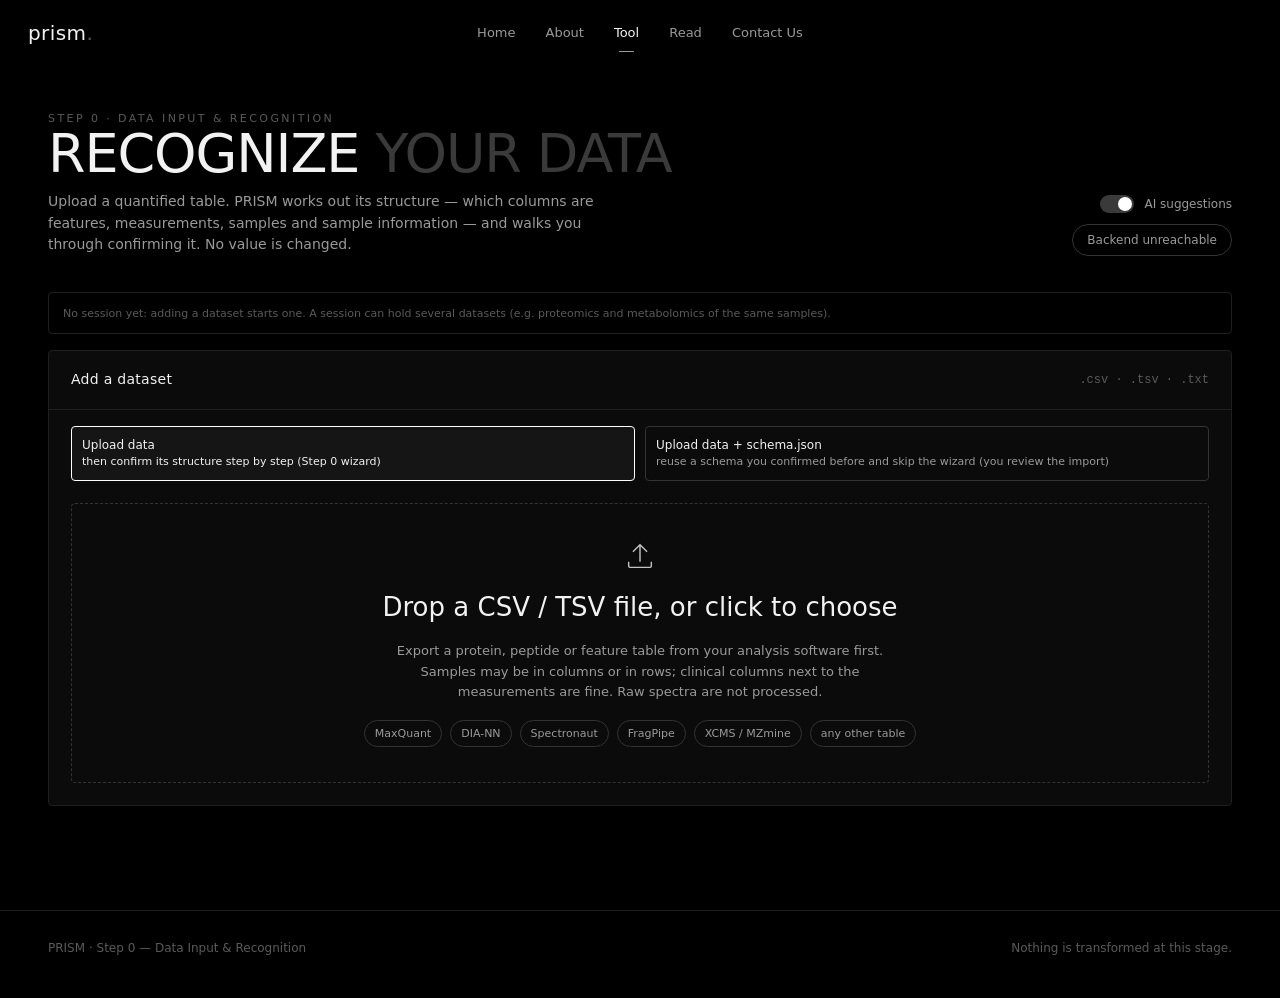
==== commit 5b6dbcca: "v3 stage 2: schema import with exact / template / seeded-wizard binding - schema 0.4.1: files[].sour" ====
--- a/frontend/tool.html
+++ b/frontend/tool.html
@@ -35,10 +35,29 @@
         </div>
       </div>
 
+      <!-- v3: the session (one or more datasets) -->
+      <section class="session-bar" id="session-bar"></section>
+
+      <!-- Import review (v3 §4.5) -->
+      <section class="panel hidden" id="panel-import"></section>
+
       <!-- Upload -->
       <section class="panel" id="panel-upload">
-        <div class="panel-head"><h2>Upload a quantified table</h2><span class="meta">.csv · .tsv · .txt</span></div>
-        <div class="panel-body">
+        <div class="panel-head"><h2>Add a dataset</h2><span class="meta">.csv · .tsv · .txt</span></div>
+        <div class="start-tabs" id="start-tabs">
+          <button type="button" class="opt-card sel" data-path="wizard"><strong>Upload data</strong>then confirm its structure step by step (Step 0 wizard)</button>
+          <button type="button" class="opt-card" data-path="import"><strong>Upload data + schema.json</strong>reuse a schema you confirmed before and skip the wizard (you review the import)</button>
+        </div>
+        <div class="panel-body hidden" id="import-form">
+          <div class="item-controls">
+            <label class="field"><span class="field-k">Data file</span><input type="file" class="input" id="imp-data" accept=".csv,.tsv,.txt,.tab"></label>
+            <label class="field"><span class="field-k">schema.json (0.4.x)</span><input type="file" class="input" id="imp-schema" accept=".json"></label>
+            <label class="field full"><span class="field-k">Sample metadata file (if the schema uses one)</span><input type="file" class="input" id="imp-meta" accept=".csv,.tsv,.txt"></label>
+          </div>
+          <button type="button" class="btn btn-light btn-sm" id="imp-go">Import and check</button>
+          <div class="alert alert-error hidden" id="imp-error" role="alert"></div>
+        </div>
+        <div class="panel-body" id="wizard-form">
           <label class="dropzone" id="dropzone" for="file-input">
             <svg width="34" height="34" viewBox="0 0 24 24" fill="none" stroke="currentColor" stroke-width="1"><path d="M12 16V4M7 9l5-5 5 5M4 16v3a1 1 0 0 0 1 1h14a1 1 0 0 0 1-1v-3"/></svg>
             <span class="big">Drop a CSV / TSV file, or click to choose</span>
@@ -65,6 +84,9 @@
             <div class="pv-scroll" id="pv-scroll"><table class="pv" id="pv"></table></div>
             <div class="pv-meta"><span id="pv-meta"></span><span id="pv-note"></span></div>
             <div class="legend" id="legend"></div>
+            <details class="saw hidden" id="name-parts"><summary>Shared name parts (facts, not groups)</summary>
+              <p class="item-sub np-note">Literal text several columns share. PRISM does not group by it; you can, if these columns are one kind of thing.</p>
+              <ul class="np" id="name-parts-list"></ul></details>
             <details class="saw" id="parse-notes"><summary>Parse report</summary><pre id="parse-pre"></pre></details>
             <details class="saw" id="ai-saw"><summary>What the AI saw</summary><pre id="saw-pre"></pre></details>
           </div>
@@ -77,6 +99,9 @@
       </section>
     </div>
   </main>
+
+  <button class="chat-fab hidden" id="chat-fab" type="button" title="Talk to the AI (shortcut: /)">Ask the AI <span class="kbd">/</span></button>
+  <aside class="chat-drawer hidden" id="chat-drawer" aria-label="Talk to the AI"></aside>
 
   <footer class="footer">
     <div class="wrap"><span>PRISM · Step 0 — Data Input &amp; Recognition</span><span>Nothing is transformed at this stage.</span></div>
@@ -96,5 +121,6 @@
   </template>
 
   <script src="app.js"></script>
+  <script src="session.js"></script>
 </body>
 </html>
--- a/frontend/style.css
+++ b/frontend/style.css
@@ -256,7 +256,7 @@
 .ws-file { font-family: var(--font-mono); font-size: 13px; color: var(--text-dim); }
 .ws-file b { color: var(--text); font-weight: 400; }
 
-.stepper { list-style: none; padding: 0; margin: 0 0 22px; display: grid; grid-template-columns: repeat(8, 1fr); gap: 6px; }
+.stepper { list-style: none; padding: 0; margin: 0 0 22px; display: grid; grid-template-columns: repeat(9, 1fr); gap: 6px; }
 .stepper li button {
   width: 100%; text-align: left; background: none; border: 0; border-top: 2px solid #2a2a2a; padding: 10px 2px 4px;
   color: var(--text-faint); font-size: 12px; cursor: pointer; display: flex; gap: 8px; align-items: baseline; transition: color .2s, border-color .2s;
@@ -287,8 +287,7 @@
 }
 .chip.k-feature_id { background: var(--c-fid); color: #000; border: 1px solid var(--c-fid); }
 .chip.k-feature_annotation { background: var(--c-ann); color: #000; border: 1px solid var(--c-ann); }
-.chip.k-value_primary { background: var(--c-val); color: #000; border: 1px solid var(--c-val); }
-.chip.k-value_auxiliary { background: transparent; color: var(--c-val); border: 1px solid var(--c-val); }
+.chip.k-value { background: var(--c-val); color: #000; border: 1px solid var(--c-val); }
 .chip.k-value_excluded, .chip.k-ignore { color: #666; border: 1px solid #333; text-decoration: line-through; }
 .chip.k-sample_id { background: var(--c-sid); color: #000; border: 1px solid var(--c-sid); }
 .chip.k-sample_metadata { background: var(--c-smd); color: #000; border: 1px solid var(--c-smd); }
@@ -296,8 +295,7 @@
 .chip.k-pending { border: 1px dashed #444; color: #8a8a8a; }
 td.t-feature_id { background: rgba(255,255,255,.07); color: #eee; }
 td.t-feature_annotation { background: rgba(140,140,140,.07); }
-td.t-value_primary { background: rgba(255,138,42,.08); color: #f3d3b8; }
-td.t-value_auxiliary { background: rgba(255,138,42,.03); }
+td.t-value { background: rgba(255,138,42,.07); color: #f3d3b8; }
 td.t-sample_id { background: rgba(217,199,163,.10); color: #efe4cc; }
 td.t-sample_metadata { background: rgba(157,139,105,.08); }
 td.t-ignore, td.t-value_excluded { color: #444; text-decoration: line-through; }
@@ -417,6 +415,68 @@
 details.saw pre { margin: 0; padding: 10px 12px; max-height: 320px; overflow: auto; font-size: 11px; color: var(--text-dim); border-top: 1px solid var(--line); white-space: pre-wrap; word-break: break-all; }
 .busy { margin-bottom: 12px; }
 
+.field-k { display: block; }
+.check { display: inline-flex; gap: 6px; align-items: center; font-size: 12px; color: var(--text-dim); cursor: pointer; }
+.check input { accent-color: #fff; margin: 0; }
+.item-foot { margin-top: 6px; }
+.item.pick { display: flex; gap: 10px; align-items: center; cursor: pointer; }
+.item.pick.on { border-color: #8a8a8a; }
+.input.wide { width: 100%; }
+.input.grow { flex: 1; }
+textarea.input { width: 100%; resize: vertical; font-size: 12px; line-height: 1.45; }
+.side-by-side { display: grid; grid-template-columns: 1fr 1fr; gap: 12px; margin-top: 4px; }
+.side-by-side .section-label { margin-top: 4px; }
+.computed .hist { margin-top: 0; }
+.computed .stats { grid-template-columns: repeat(3, 1fr); }
+.disagree { margin-top: 14px; border: 1px dashed #555; border-radius: var(--radius); padding: 10px 12px; background: #0b0b0b; }
+.disagree-head { font-size: 12px; color: var(--text); }
+.disagree-head strong { font-weight: 500; }
+.disagree .item-sub { margin: 4px 0 8px; }
+.disagree-actions { display: flex; justify-content: flex-end; margin-top: 8px; }
+.sample-list { display: flex; flex-direction: column; gap: 4px; }
+.sample-row { display: grid; grid-template-columns: minmax(80px, 1fr) minmax(0, 1.3fr) auto auto; gap: 8px; align-items: center; padding: 4px 8px; border: 1px solid var(--line); border-radius: var(--radius); }
+.sample-row.nonstudy { border-color: #8fb8ff55; }
+.sample-row .sid { font-family: var(--font-mono); font-size: 11px; color: var(--text); word-break: break-all; }
+.sample-row .input { font-size: 12px; padding: 4px 8px; }
+
+.block-card.kept { border-color: var(--c-val); }
+.block-card.dropped { opacity: .75; }
+.lit-panel { border: 1px solid var(--line-strong); border-radius: var(--radius); padding: 10px 12px; margin-bottom: 12px; background: #0b0b0b; }
+.lit-panel p { font-size: 12px; color: var(--text-dim); margin: 6px 0; line-height: 1.5; }
+.lit { margin-top: 10px; padding-top: 6px; border-top: 1px solid var(--line); font-size: 12px; color: var(--text-dim); line-height: 1.5; }
+.lit p { margin: 6px 0; }
+.lit .section-label { margin-top: 4px; }
+.lit-none { font-size: 11px; color: var(--text-faint); }
+.lit-head { display: flex; gap: 6px; flex-wrap: wrap; }
+.lit-k { color: var(--text-faint); }
+.cites { white-space: nowrap; }
+.cite { font-family: var(--font-mono); font-size: 11px; color: #ffc79a; margin-left: 2px; text-decoration: none; }
+.cite:hover { text-decoration: underline; }
+.badge.s-yes { border-color: #7fd1b9; color: #bff0e0; }
+.badge.s-no { border-color: #777; color: #bbb; }
+.badge.s-unsure { border-style: dashed; }
+ol.papers { margin: 0; padding: 8px 12px 10px 30px; font-size: 12px; color: var(--text-dim); border-top: 1px solid var(--line); }
+ol.papers li { margin-bottom: 8px; line-height: 1.45; }
+ol.papers a { color: var(--text); }
+
+.struct { margin-top: 8px; border: 1px dashed #555; border-radius: var(--radius); padding: 10px 12px; background: #0b0b0b; }
+.struct .btn { margin-top: 4px; }
+.colpick { display: flex; flex-direction: column; gap: 3px; padding: 8px 12px; max-height: 220px; overflow: auto; border-top: 1px solid var(--line); }
+.colpick .check { font-family: var(--font-mono); font-size: 11px; }
+ul.np { list-style: none; margin: 0; padding: 4px 12px 10px; font-size: 12px; }
+ul.np li { padding: 4px 0; border-bottom: 1px solid var(--line); }
+.np-note { padding: 0 12px; }
+
+.command { margin: 10px 0 12px; border: 1px solid var(--line-strong); border-radius: var(--radius); padding: 10px 12px; background: #0b0b0b; }
+.command-row { display: flex; gap: 8px; align-items: flex-start; }
+.command-row textarea { flex: 1; min-height: 34px; }
+.actions-list { display: flex; flex-direction: column; gap: 6px; margin: 8px 0; }
+.check.action { align-items: flex-start; font-size: 12px; color: var(--text); }
+.check.action.unusable { opacity: .6; }
+.warn-text { color: #f0d68a; }
+.notice.flag b { color: var(--text); font-weight: 500; }
+.notice.flag details summary { cursor: pointer; font-size: 11px; color: var(--text-dim); margin-top: 4px; }
+
 /* ------------------------------------------------ responsive */
 @media (max-width: 960px) {
   .principles { grid-template-columns: repeat(2, 1fr); }
@@ -425,6 +485,7 @@
   .ws-grid { grid-template-columns: 1fr; }
   .guide-pane { position: static; }
   .guide-body { max-height: none; }
+  .side-by-side { grid-template-columns: 1fr; }
   .callout { display: none; }
   .stepper { grid-template-columns: repeat(4, 1fr); }
 }
@@ -439,7 +500,8 @@
   .principles, .pipeline { grid-template-columns: 1fr; }
   .stepper li button span { display: none; }
   .opt-cards { grid-template-columns: 1fr; }
-  .item-controls, .row2 { grid-template-columns: 1fr; }
+  .item-controls, .row2, .side-by-side { grid-template-columns: 1fr; }
+  .sample-row { grid-template-columns: 1fr 1fr; }
   .panel-body { padding: 16px; }
   .panel-head { padding: 14px 16px; }
   .statement { padding: 80px 0; }
@@ -450,3 +512,78 @@
   * { transition: none !important; animation: none !important; }
 }
 .row2 .input, .row2 .select, .field .input, .field .select { width: 100%; }
+
+/* v2.4: changes list, undo, ledger */
+.changes { margin: 0 0 12px; font-size: 12px; }
+.changes-list { margin: 6px 0 0; padding-left: 18px; max-height: 220px; overflow: auto; }
+.changes-list li { margin: 3px 0; }
+table.ledger { border-collapse: collapse; font-size: 12px; margin: 4px 0 14px; width: 100%; }
+table.ledger th, table.ledger td { border: 1px solid var(--line); padding: 4px 6px; text-align: right; }
+table.ledger th:first-child, table.ledger td:first-child { text-align: left; }
+table.ledger tr.bad td { color: var(--c-unres); }
+.flagpick { display: flex; flex-direction: column; gap: 4px; } .flagpick.bad .field-k { color: var(--c-unres); }
+
+/* v2.4: diff cards */
+.patch { border: 1px solid var(--line); border-radius: 8px; padding: 10px 12px; margin: 8px 0; background: #0b0b0b; }
+.patch.held { border-color: #b58a2a; }
+.patch.done { padding: 6px 12px; color: var(--text-dim); }
+.patch.rejected { border-style: dashed; color: var(--text-dim); }
+.patch-head { display: flex; gap: 8px; align-items: center; }
+.patch .chg { margin-right: 10px; }
+.patch s { color: var(--text-faint); }
+.chat-turn { margin: 8px 0 4px; }
+.chat-turn .reply { margin-top: 2px; }
+.chip.hop { animation: hop .9s ease-out 1; }
+@keyframes hop { 0% { transform: translateY(0); } 30% { transform: translateY(-6px); box-shadow: 0 0 0 2px #fff; } 100% { transform: translateY(0); } }
+.chat-turn .reply { font-size: 13px; }
+
+/* v2.4: question queue */
+.question { border: 1px solid #3a3a3a; border-left: 3px solid #b58a2a; border-radius: 8px; padding: 10px 12px; margin: 8px 0 12px; }
+.question.done { border-left-color: #444; padding: 6px 12px; color: var(--text-dim); font-size: 12px; }
+.question-head .badge { margin-right: 6px; }
+.question-opts { display: flex; flex-wrap: wrap; gap: 6px; margin: 8px 0; }
+.question-opts.multi { flex-direction: column; gap: 4px; }
+.qtray { margin: 0 0 10px; font-size: 12px; }
+.qbadge { display: inline-block; min-width: 18px; padding: 1px 6px; border-radius: 9px; background: #b58a2a; color: #000; font-weight: 600; text-align: center; margin-right: 4px; }
+.question-head b { font-size: 13px; font-weight: 500; }
+
+/* v2.4: chat drawer */
+.chat-fab { position: fixed; right: 24px; bottom: 24px; z-index: 40; background: #fff; color: #000; border: 0; border-radius: 22px; padding: 10px 18px; font-size: 13px; cursor: pointer; box-shadow: 0 4px 18px rgba(0,0,0,.5); }
+.chat-fab .kbd { opacity: .5; margin-left: 6px; }
+.chat-drawer { position: fixed; top: 64px; right: 0; bottom: 0; width: min(440px, 100vw); z-index: 45; background: #0a0a0a; border-left: 1px solid var(--line); display: flex; flex-direction: column; padding: 14px 16px; gap: 8px; box-shadow: -10px 0 30px rgba(0,0,0,.5); }
+.chat-head { display: flex; align-items: baseline; gap: 4px; }
+.chat-head .spacer { flex: 1; }
+.chat-auto { font-size: 12px; }
+.chat-msgs { flex: 1; overflow-y: auto; padding-right: 4px; }
+.chat-msg { margin-bottom: 14px; }
+.bubble { border-radius: 10px; padding: 8px 11px; margin: 4px 0; font-size: 13px; white-space: pre-wrap; }
+.bubble.user { background: #1d1d1d; margin-left: 40px; }
+.bubble.ai { background: #121212; border: 1px solid var(--line); margin-right: 20px; }
+.chat-empty .linkbtn { display: block; margin: 6px 0; text-align: left; }
+.chat-sel .pill { margin: 2px 4px 2px 0; display: inline-block; }
+.chat-hint { font-size: 11px; }
+tr.chips th { cursor: default; }
+
+/* v2.4: design step */
+.bars, .timeline { margin: 6px 0 12px; font-size: 11px; }
+.bar-row, .tl-row { display: grid; grid-template-columns: 90px 1fr 28px; align-items: center; gap: 6px; margin: 2px 0; }
+.tl-row { grid-template-columns: 90px 1fr; }
+.bar-k { color: var(--text-dim); overflow: hidden; text-overflow: ellipsis; white-space: nowrap; }
+.bar { display: block; height: 10px; background: #ff8a2a; border-radius: 2px; }
+.bar-n { text-align: right; color: var(--text-dim); }
+.tl-track { position: relative; display: block; height: 12px; border-bottom: 1px solid var(--line); }
+.tl-dot { position: absolute; top: 2px; width: 8px; height: 8px; margin-left: -4px; border-radius: 50%; background: #d9c7a3; }
+
+/* v3: session bar, start paths, import review */
+.session-bar { border: 1px solid var(--line); border-radius: var(--radius); padding: 10px 14px; margin-bottom: 16px; font-size: 13px; }
+.sb-head { display: flex; align-items: center; gap: 12px; flex-wrap: wrap; }
+.sb-head .spacer { flex: 1; }
+.sb-datasets { display: flex; flex-wrap: wrap; gap: 6px; margin-top: 8px; }
+.ds-chip { border: 1px solid var(--line); border-radius: 14px; padding: 4px 10px; background: transparent; color: var(--text-dim); cursor: pointer; font-size: 12px; }
+.ds-chip.st-confirmed { border-color: #6c6; color: var(--text); }
+.ds-chip.st-imported_awaiting_confirm { border-color: #b58a2a; }
+.start-tabs { display: grid; grid-template-columns: 1fr 1fr; gap: 10px; padding: 16px 22px 0; }
+.start-tabs .opt-card { text-align: left; }
+.pill.mode-exact { border-color: #6c6; }
+.pill.mode-template, .pill.mode-seeded_wizard { border-color: #b58a2a; }
+@media (max-width: 700px) { .start-tabs { grid-template-columns: 1fr; } }
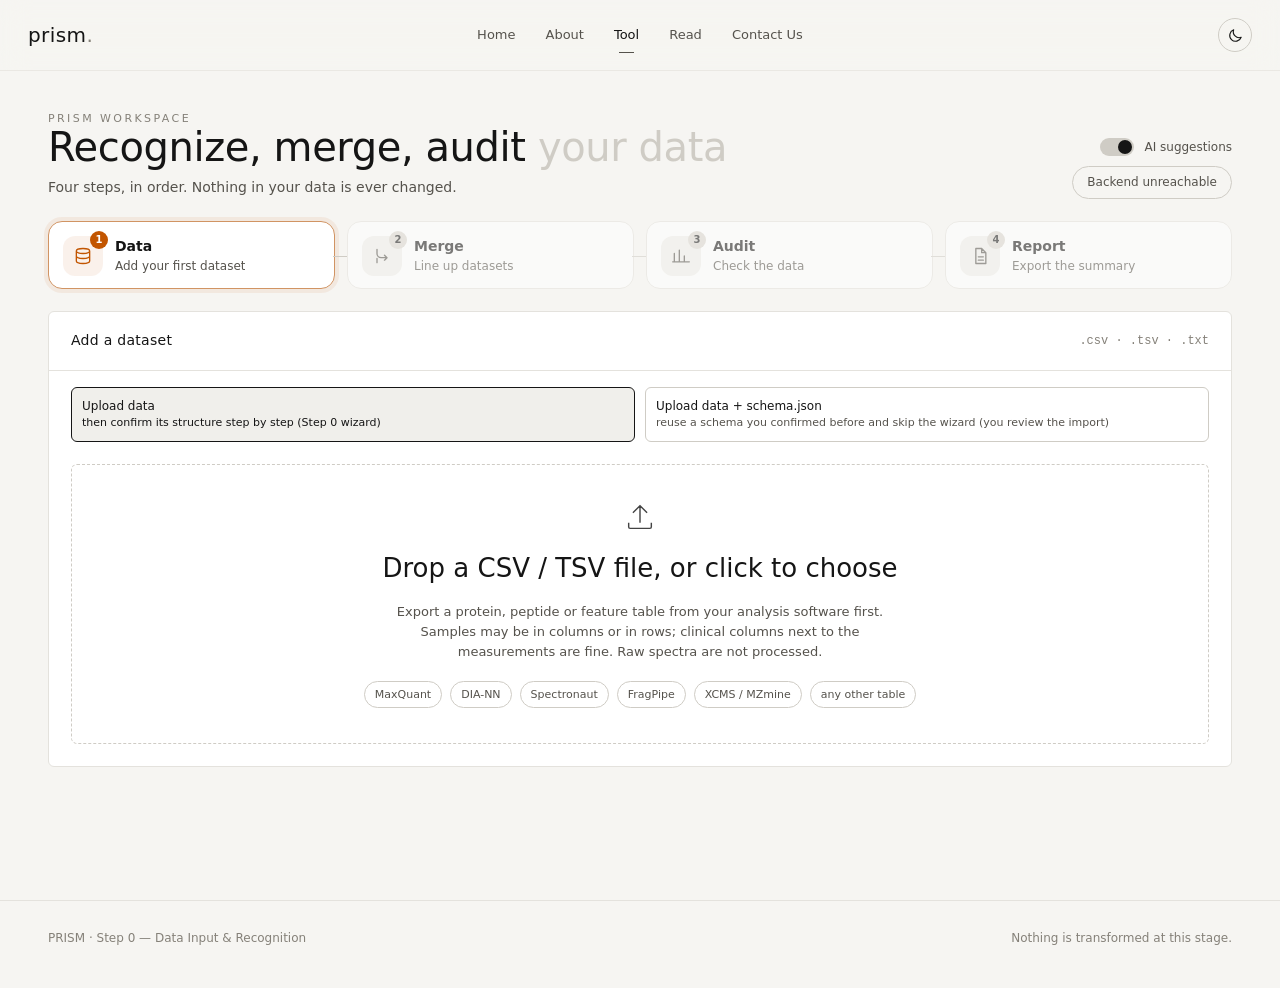
==== commit 92c7df16: "Redesign: light / night mode, 4-step workspace, summary-first audit, final report - Theme: every col" ====
--- a/frontend/tool.html
+++ b/frontend/tool.html
@@ -6,7 +6,10 @@
   <title>PRISM Recognition Tool</title>
   <meta name="description" content="PRISM Step 0 — upload a quantified omics table and confirm its structure step by step.">
   <link rel="preload" href="fonts/quicksand-latin.woff2" as="font" type="font/woff2" crossorigin>
+  <script>try{var t=localStorage.getItem("prism.theme");if(t)document.documentElement.dataset.theme=t}catch(e){}</script>
+  <script src="theme.js" defer></script>
   <link rel="stylesheet" href="style.css">
+  <link rel="stylesheet" href="audit_report.css">
 </head>
 <body>
   <header class="nav">
@@ -25,9 +28,9 @@
     <div class="wrap">
       <div class="tool-head">
         <div>
-          <div class="eyebrow">Step 0 · Data input &amp; recognition</div>
-          <h1>Recognize <span class="ghost">your data</span></h1>
-          <p>Upload a quantified table. PRISM works out its structure — which columns are features, measurements, samples and sample information — and walks you through confirming it. No value is changed.</p>
+          <div class="eyebrow">PRISM workspace</div>
+          <h1>Recognize, merge, audit <span class="ghost">your data</span></h1>
+          <p>Four steps, in order. Nothing in your data is ever changed.</p>
         </div>
         <div class="head-controls">
           <label class="switch" title="When off, no AI is used: you label everything yourself, with hints computed from the data."><input type="checkbox" id="ai-toggle" checked> <span>AI suggestions</span></label>
@@ -37,6 +40,12 @@
 
       <!-- v3: the session (one or more datasets) -->
       <section class="session-bar" id="session-bar"></section>
+
+      <!-- Final report (step 4) -->
+      <section class="panel hidden" id="panel-final"></section>
+
+      <!-- Tier 1 audit (v3 §6, §7) -->
+      <section class="panel hidden" id="panel-audit"></section>
 
       <!-- Import review (v3 §4.5) -->
       <section class="panel hidden" id="panel-import"></section>
@@ -122,5 +131,8 @@
 
   <script src="app.js"></script>
   <script src="session.js"></script>
+  <script src="audit_report.js"></script>
+  <script src="audit.js"></script>
+  <script src="final.js"></script>
 </body>
 </html>
--- a/frontend/style.css
+++ b/frontend/style.css
@@ -4,25 +4,67 @@
 @font-face { font-family: "Quicksand"; src: url("fonts/quicksand-latin.woff2") format("woff2"); font-weight: 300 700; font-display: swap; }
 @font-face { font-family: "Inter"; src: url("fonts/inter-latin.woff2") format("woff2"); font-weight: 100 900; font-display: swap; }
 
+/* Theme tokens. Night is the default look; light is selected by the toggle (data-theme) or by
+   the OS when no choice was made. Components use these tokens only, never raw colors. */
 :root {
+  --font-display: "Quicksand", "Comfortaa", system-ui, sans-serif;
+  --font-ui: "Inter", system-ui, -apple-system, "Segoe UI", sans-serif;
+  --font-mono: ui-monospace, "SFMono-Regular", Menlo, monospace;
+  --radius: 6px;
+  --radius-lg: 14px;
+  --maxw: 1240px;
+  --ease: cubic-bezier(.2, .7, .2, 1);
+}
+:root, :root[data-theme="dark"] {
+  color-scheme: dark;
   --bg: #000;
   --bg-raised: #0b0b0b;
   --bg-card: #0e0e0e;
+  --surface-2: #121212;
+  --surface-3: #1a1a1a;
+  --surface-4: #262626;
   --line: #1f1f1f;
   --line-strong: #333;
+  --line-hover: #6a6a6a;
   --text: #f2f2f2;
   --text-dim: #9a9a9a;
-  --text-faint: #5a5a5a;
+  --text-faint: #6a6a6a;
   --text-ghost: #2c2c2c;
-  --accent: #ff8a2a;          /* unresolved / attention only */
+  --ink: #fff;                 /* strongest foreground: selected states, primary buttons */
+  --ink-on: #000;              /* text on --ink */
+  --accent: #ff8a2a;           /* unresolved / attention only */
   --accent-soft: rgba(255, 138, 42, 0.08);
+  --accent-text: #ffd2ad;
+  --warn: #c99a2e;
+  --warn-text: #f0d68a;
+  --good: #5cc46a;
+  --bad-text: #ffc2bd;
+  --info: #8fb8ff;
   --ok: #e8e8e8;
-  --font-display: "Quicksand", "Comfortaa", system-ui, sans-serif;
-  --font-ui: "Inter", system-ui, -apple-system, "Segoe UI", sans-serif;
-  --font-mono: ui-monospace, "SFMono-Regular", Menlo, monospace;
-  --radius: 4px;
-  --maxw: 1240px;
-  color-scheme: dark;
+  --shadow: rgba(0, 0, 0, .6);
+  --glass: rgba(10, 10, 10, .62);
+}
+@media (prefers-color-scheme: light) {
+  :root:not([data-theme="dark"]) {
+    color-scheme: light;
+    --bg: #f6f5f2; --bg-raised: #ffffff; --bg-card: #ffffff; --surface-2: #f0efeb; --surface-3: #e7e5e0; --surface-4: #d9d6cf;
+    --line: #e4e2dd; --line-strong: #cfccc5; --line-hover: #9b978e;
+    --text: #151515; --text-dim: #55524c; --text-faint: #858179; --text-ghost: #d9d6cf;
+    --ink: #151515; --ink-on: #fff;
+    --accent: #c25500; --accent-soft: rgba(194, 85, 0, .08); --accent-text: #8f3e00;
+    --warn: #a8760a; --warn-text: #7d5600; --good: #2e8540; --bad-text: #b3261e; --info: #2f6fd6; --ok: #222;
+    --shadow: rgba(30, 25, 15, .12); --glass: rgba(246, 245, 242, .72);
+  }
+}
+:root[data-theme="light"] {
+  color-scheme: light;
+  --bg: #f6f5f2; --bg-raised: #ffffff; --bg-card: #ffffff; --surface-2: #f0efeb; --surface-3: #e7e5e0; --surface-4: #d9d6cf;
+  --line: #e4e2dd; --line-strong: #cfccc5; --line-hover: #9b978e;
+  --text: #151515; --text-dim: #55524c; --text-faint: #858179; --text-ghost: #d9d6cf;
+  --ink: #151515; --ink-on: #fff;
+  --accent: #c25500; --accent-soft: rgba(194, 85, 0, .08); --accent-text: #8f3e00;
+  --warn: #a8760a; --warn-text: #7d5600; --good: #2e8540; --bad-text: #b3261e; --info: #2f6fd6; --ok: #222;
+  --shadow: rgba(30, 25, 15, .12); --glass: rgba(246, 245, 242, .72);
 }
 
 * { box-sizing: border-box; }
@@ -39,7 +81,7 @@
 }
 a { color: inherit; text-decoration: none; }
 button, select, input { font: inherit; color: inherit; }
-::selection { background: #fff; color: #000; }
+::selection { background: var(--ink); color: var(--ink-on); }
 
 .wrap { width: 100%; max-width: var(--maxw); margin: 0 auto; padding: 0 28px; }
 
@@ -48,7 +90,8 @@
   position: fixed; inset: 0 0 auto 0; z-index: 50;
   display: grid; grid-template-columns: 1fr auto 1fr; align-items: center;
   padding: 18px 28px;
-  background: linear-gradient(#000 40%, rgba(0,0,0,0));
+  background: var(--glass); backdrop-filter: saturate(1.4) blur(14px); -webkit-backdrop-filter: saturate(1.4) blur(14px);
+  border-bottom: 1px solid color-mix(in srgb, var(--line) 70%, transparent);
 }
 .brand { font-family: var(--font-display); font-weight: 500; font-size: 20px; letter-spacing: 0.02em; }
 .brand span { color: var(--text-faint); }
@@ -66,11 +109,11 @@
   background: transparent; cursor: pointer; font-size: 13px; letter-spacing: 0.02em;
   transition: background .2s, color .2s, border-color .2s, opacity .2s;
 }
-.btn:hover { border-color: #666; }
-.btn-light { background: #fff; color: #000; border-color: #fff; }
-.btn-light:hover { background: #d9d9d9; border-color: #d9d9d9; }
-.btn-dark { background: #1a1a1a; border-color: #1a1a1a; }
-.btn-dark:hover { background: #262626; }
+.btn:hover { border-color: var(--line-hover); }
+.btn-light { background: var(--ink); color: var(--ink-on); border-color: var(--ink); }
+.btn-light:hover { background: var(--line-hover); border-color: var(--line-hover); }
+.btn-dark { background: var(--surface-3); border-color: var(--surface-3); }
+.btn-dark:hover { background: var(--surface-4); }
 .btn:disabled { opacity: .35; cursor: not-allowed; }
 .btn-sm { padding: 7px 14px; font-size: 12px; }
 
@@ -89,7 +132,7 @@
   position: relative; z-index: 1; margin: 0;
   font-family: var(--font-display); font-weight: 300;
   font-size: clamp(88px, 21vw, 300px); line-height: .9; letter-spacing: 0.06em;
-  color: #fff; user-select: none; text-align: center;
+  color: var(--ink); user-select: none; text-align: center;
   padding-left: 0.06em; /* balance letter-spacing */
 }
 .hero-sub {
@@ -122,7 +165,7 @@
 .stat {
   width: 150px; height: 104px; padding: 14px 16px; border: 1px solid var(--line-strong);
   border-radius: var(--radius); display: flex; flex-direction: column; justify-content: space-between;
-  background: rgba(10,10,10,.6); backdrop-filter: blur(6px);
+  background: color-mix(in srgb, var(--bg) 60%, transparent); backdrop-filter: blur(6px);
 }
 .stat strong { font-weight: 300; font-size: 30px; text-align: right; letter-spacing: -0.01em; }
 .stat span { font-size: 11px; color: var(--text-dim); line-height: 1.3; }
@@ -141,7 +184,7 @@
   font-weight: 500; font-size: clamp(26px, 3.6vw, 46px); line-height: 1.08; letter-spacing: -0.02em;
 }
 .ghost { color: var(--text-ghost); transition: color 1.2s; }
-.statement.lit .ghost { color: #4a4a4a; }
+.statement.lit .ghost { color: var(--line-strong); }
 
 /* ------------------------------------------------ sections */
 .section { padding: 100px 0; border-top: 1px solid var(--line); }
@@ -163,7 +206,7 @@
   border: 1px solid var(--line); border-radius: var(--radius); padding: 22px; min-height: 210px;
   display: flex; flex-direction: column; gap: 10px; color: var(--text-faint);
 }
-.phase.active { border-color: #fff; color: var(--text); background: linear-gradient(160deg, #111, #000 60%); }
+.phase.active { border-color: var(--ink); color: var(--text); background: linear-gradient(160deg, var(--surface-2), var(--bg) 60%); }
 .phase .tag { font-size: 11px; letter-spacing: .12em; text-transform: uppercase; }
 .phase h3 { margin: 18px 0 0; font-weight: 500; font-size: 18px; }
 .phase p { margin: 0; font-size: 13px; }
@@ -180,7 +223,7 @@
 .tool-main { padding: 110px 0 80px; min-height: 100vh; }
 .tool-head { display: flex; justify-content: space-between; align-items: flex-end; gap: 24px; flex-wrap: wrap; margin-bottom: 36px; }
 .tool-head h1 { margin: 0; font-weight: 500; text-transform: uppercase; font-size: clamp(30px, 4.4vw, 54px); line-height: 1; letter-spacing: -0.02em; }
-.tool-head h1 .ghost { color: #3a3a3a; }
+.tool-head h1 .ghost { color: var(--line-strong); }
 .tool-head p { margin: 10px 0 0; color: var(--text-dim); max-width: 560px; font-size: 14px; }
 
 .panel { border: 1px solid var(--line); border-radius: var(--radius); background: var(--bg-raised); margin-bottom: 24px; }
@@ -196,7 +239,7 @@
   min-height: 280px; border: 1px dashed var(--line-strong); border-radius: var(--radius);
   text-align: center; padding: 30px; cursor: pointer; transition: border-color .2s, background .2s;
 }
-.dropzone:hover, .dropzone.drag { border-color: #aaa; background: #0d0d0d; }
+.dropzone:hover, .dropzone.drag { border-color: var(--line-hover); background: var(--bg-raised); }
 .dropzone .big { font-family: var(--font-display); font-size: 26px; font-weight: 400; }
 .dropzone .small { color: var(--text-dim); font-size: 13px; max-width: 520px; }
 .dropzone svg { opacity: .8; }
@@ -204,52 +247,53 @@
 .formats-note .pill { font-size: 11px; padding: 4px 10px; }
 
 .alert { border: 1px solid; border-radius: var(--radius); padding: 14px 16px; font-size: 13px; margin-top: 16px; }
-.alert-error { border-color: var(--accent); background: var(--accent-soft); color: #ffd2ad; }
-.alert-warn { border-color: #3a3a3a; background: #111; color: var(--text-dim); }
+.alert-error { border-color: var(--accent); background: var(--accent-soft); color: var(--accent-text); }
+.alert-warn { border-color: var(--line-strong); background: var(--surface-2); color: var(--text-dim); }
 .alert ul { margin: 6px 0 0; padding-left: 18px; }
 
-.progress-panel { margin-top: 18px; border: 1px solid var(--line-strong); border-radius: var(--radius); padding: 16px 18px; background: #0b0b0b; }
+.progress-panel { margin-top: 18px; border: 1px solid var(--line-strong); border-radius: var(--radius); padding: 16px 18px; background: var(--bg-raised); }
 .progress-top { display: flex; justify-content: space-between; align-items: center; gap: 12px; }
 .progress-stage { display: flex; align-items: center; gap: 10px; font-size: 13px; }
 .progress-pct { font-family: var(--font-mono); font-size: 22px; font-weight: 300; }
-.progress-track { height: 4px; background: #1c1c1c; border-radius: 2px; overflow: hidden; margin: 12px 0 10px; }
-.progress-track i { display: block; height: 100%; width: 0; background: #fff; transition: width .4s ease; }
+.progress-track { height: 4px; background: var(--surface-3); border-radius: 2px; overflow: hidden; margin: 12px 0 10px; }
+.progress-track i { display: block; height: 100%; width: 0; background: var(--ink); transition: width .4s ease; }
 .progress-panel.stalled .progress-track i { background: var(--accent); }
 .progress-meta { display: flex; justify-content: space-between; gap: 12px; flex-wrap: wrap; font-size: 12px; color: var(--text-dim); }
 .progress-meta .p-idle.warn { color: var(--accent); }
-.progress-stall { margin-top: 12px; font-size: 12px; color: #ffd2ad; border-left: 2px solid var(--accent); padding-left: 10px; }
+.progress-stall { margin-top: 12px; font-size: 12px; color: var(--accent-text); border-left: 2px solid var(--accent); padding-left: 10px; }
 .progress-log { list-style: none; margin: 12px 0 0; padding: 10px 0 0; border-top: 1px solid var(--line); font-family: var(--font-mono); font-size: 11px; color: var(--text-faint); max-height: 150px; overflow: auto; }
 .progress-log li { padding: 2px 0; white-space: nowrap; overflow: hidden; text-overflow: ellipsis; }
 .progress-log li:last-child { color: var(--text-dim); }
 .progress-log b { font-weight: 400; color: var(--text-faint); display: inline-block; min-width: 52px; }
 .loading { display: flex; align-items: center; gap: 12px; color: var(--text-dim); font-size: 13px; padding: 16px 0 0; }
-.spinner { width: 14px; height: 14px; border: 1px solid #444; border-top-color: #fff; border-radius: 50%; animation: spin .8s linear infinite; }
+.spinner { width: 14px; height: 14px; border: 1px solid var(--line-strong); border-top-color: var(--ink); border-radius: 50%; animation: spin .8s linear infinite; }
 @keyframes spin { to { transform: rotate(360deg); } }
 
 /* tables */
 .table-scroll { overflow: auto; max-height: 460px; border: 1px solid var(--line); border-radius: var(--radius); }
 table { border-collapse: collapse; width: 100%; font-size: 12px; }
 th, td { padding: 8px 12px; text-align: left; border-bottom: 1px solid var(--line); white-space: nowrap; }
-thead th { position: sticky; top: 0; background: #121212; font-weight: 500; color: var(--text); z-index: 1; }
+thead th { position: sticky; top: 0; background: var(--surface-2); font-weight: 500; color: var(--text); z-index: 1; }
 .preview td { font-family: var(--font-mono); color: var(--text-dim); max-width: 260px; overflow: hidden; text-overflow: ellipsis; }
-.preview th.rownum, .preview td.rownum { color: var(--text-faint); position: sticky; left: 0; background: #0b0b0b; }
-.preview thead th.rownum { background: #121212; z-index: 2; }
+.preview th.rownum, .preview td.rownum { color: var(--text-faint); position: sticky; left: 0; background: var(--bg-raised); }
+.preview thead th.rownum { background: var(--surface-2); z-index: 2; }
 .preview th .role-chip { display: block; margin-top: 4px; }
 
 /* ================================================ WIZARD */
-:root {
-  --c-fid: #ffffff;         /* feature ID */
-  --c-ann: #8c8c8c;         /* feature annotation */
-  --c-val: #ff8a2a;         /* value, primary */
-  --c-sid: #d9c7a3;         /* sample ID */
-  --c-smd: #9d8b69;         /* sample info */
-  --c-unres: #ff5b52;       /* unresolved */
-}
+/* Role colors (the column roles of Step 0), per theme */
+:root, :root[data-theme="dark"] {
+  --c-fid: #ffffff;  --c-ann: #8c8c8c;  --c-val: #ff8a2a;  --c-sid: #d9c7a3;  --c-smd: #9d8b69;  --c-unres: #ff5b52;
+}
+@media (prefers-color-scheme: light) {
+  :root:not([data-theme="dark"]) { --c-fid: #2a2a2a; --c-ann: #a29e95; --c-val: #f08a35; --c-sid: #d8c08a; --c-smd: #b9a47a; --c-unres: #d93a32; }
+}
+:root[data-theme="light"] { --c-fid: #2a2a2a; --c-ann: #a29e95; --c-val: #f08a35; --c-sid: #d8c08a; --c-smd: #b9a47a; --c-unres: #d93a32; }
+.chip.k-feature_id { color: var(--ink-on) !important; }
 .switch { display: inline-flex; align-items: center; gap: 10px; font-size: 12px; color: var(--text-dim); cursor: pointer; user-select: none; }
-.switch input { appearance: none; width: 34px; height: 18px; border-radius: 9px; background: #262626; position: relative; cursor: pointer; transition: background .2s; margin: 0; }
-.switch input::after { content: ""; position: absolute; top: 2px; left: 2px; width: 14px; height: 14px; border-radius: 50%; background: #777; transition: transform .2s, background .2s; }
-.switch input:checked { background: #3a3a3a; }
-.switch input:checked::after { transform: translateX(16px); background: #fff; }
+.switch input { appearance: none; width: 34px; height: 18px; border-radius: 9px; background: var(--surface-4); position: relative; cursor: pointer; transition: background .2s; margin: 0; }
+.switch input::after { content: ""; position: absolute; top: 2px; left: 2px; width: 14px; height: 14px; border-radius: 50%; background: var(--line-hover); transition: transform .2s, background .2s; }
+.switch input:checked { background: var(--line-strong); }
+.switch input:checked::after { transform: translateX(16px); background: var(--ink); }
 .head-controls { display: flex; flex-direction: column; align-items: flex-end; gap: 10px; }
 
 .ws-top { display: flex; justify-content: space-between; align-items: center; gap: 12px; flex-wrap: wrap; margin-bottom: 18px; }
@@ -258,51 +302,51 @@
 
 .stepper { list-style: none; padding: 0; margin: 0 0 22px; display: grid; grid-template-columns: repeat(9, 1fr); gap: 6px; }
 .stepper li button {
-  width: 100%; text-align: left; background: none; border: 0; border-top: 2px solid #2a2a2a; padding: 10px 2px 4px;
+  width: 100%; text-align: left; background: none; border: 0; border-top: 2px solid var(--surface-4); padding: 10px 2px 4px;
   color: var(--text-faint); font-size: 12px; cursor: pointer; display: flex; gap: 8px; align-items: baseline; transition: color .2s, border-color .2s;
 }
 .stepper li button b { font-family: var(--font-mono); font-weight: 400; font-size: 11px; }
-.stepper li.confirmed button { color: var(--text-dim); border-color: #8a8a8a; }
+.stepper li.confirmed button { color: var(--text-dim); border-color: var(--line-hover); }
 .stepper li.confirmed button b::after { content: " ✓"; }
 .stepper li.not_applicable button { opacity: .45; }
-.stepper li.current button { color: var(--text); border-color: #fff; }
+.stepper li.current button { color: var(--text); border-color: var(--ink); }
 .stepper li.needs button { border-color: var(--c-unres); }
 .stepper li button:hover { color: var(--text); }
 
 .ws-grid { position: relative; display: grid; grid-template-columns: minmax(0, 1.55fr) minmax(340px, 1fr); gap: 22px; align-items: start; }
 .preview-pane { min-width: 0; }
 .guide-pane { position: sticky; top: 84px; }
-.pv-scroll { overflow: auto; border: 1px solid var(--line); border-radius: var(--radius); max-height: 520px; scroll-behavior: smooth; background: #080808; }
+.pv-scroll { overflow: auto; border: 1px solid var(--line); border-radius: var(--radius); max-height: 520px; scroll-behavior: smooth; background: var(--bg-raised); }
 .pv { border-collapse: separate; border-spacing: 0; width: max-content; min-width: 100%; font-size: 12px; }
-.pv th, .pv td { padding: 6px 10px; border-bottom: 1px solid #161616; white-space: nowrap; max-width: 180px; overflow: hidden; text-overflow: ellipsis; }
-.pv thead tr.chips th { position: sticky; top: 0; z-index: 3; background: #0c0c0c; padding: 8px 4px 6px; border-bottom: 0; }
-.pv thead tr.names th { position: sticky; top: 38px; z-index: 3; background: #111; font-weight: 500; font-size: 11px; color: var(--text); }
+.pv th, .pv td { padding: 6px 10px; border-bottom: 1px solid var(--surface-2); white-space: nowrap; max-width: 180px; overflow: hidden; text-overflow: ellipsis; }
+.pv thead tr.chips th { position: sticky; top: 0; z-index: 3; background: var(--bg-raised); padding: 8px 4px 6px; border-bottom: 0; }
+.pv thead tr.names th { position: sticky; top: 38px; z-index: 3; background: var(--surface-2); font-weight: 500; font-size: 11px; color: var(--text); }
 .pv td { font-family: var(--font-mono); color: var(--text-dim); font-size: 11px; }
-.pv .rn { position: sticky; left: 0; z-index: 2; background: #0c0c0c; color: var(--text-faint); text-align: right; }
+.pv .rn { position: sticky; left: 0; z-index: 2; background: var(--bg-raised); color: var(--text-faint); text-align: right; }
 .pv thead .rn { z-index: 4; }
-.pv .more { color: var(--text-faint); font-style: italic; text-align: center; background: repeating-linear-gradient(135deg, #0c0c0c 0 6px, #111 6px 12px); }
+.pv .more { color: var(--text-faint); font-style: italic; text-align: center; background: repeating-linear-gradient(135deg, var(--bg-raised) 0 6px, var(--surface-2) 6px 12px); }
 .chip {
   display: block; margin: 0 2px; padding: 3px 8px; border-radius: 3px; font-size: 10px; letter-spacing: .04em; line-height: 1.4;
-  border: 1px dashed #3a3a3a; color: var(--text-faint); white-space: nowrap; overflow: hidden; text-overflow: ellipsis; transition: background .4s, color .4s, border-color .4s;
-}
-.chip.k-feature_id { background: var(--c-fid); color: #000; border: 1px solid var(--c-fid); }
-.chip.k-feature_annotation { background: var(--c-ann); color: #000; border: 1px solid var(--c-ann); }
-.chip.k-value { background: var(--c-val); color: #000; border: 1px solid var(--c-val); }
-.chip.k-value_excluded, .chip.k-ignore { color: #666; border: 1px solid #333; text-decoration: line-through; }
-.chip.k-sample_id { background: var(--c-sid); color: #000; border: 1px solid var(--c-sid); }
-.chip.k-sample_metadata { background: var(--c-smd); color: #000; border: 1px solid var(--c-smd); }
-.chip.k-unresolved { color: var(--c-unres); border: 1px solid var(--c-unres); background: rgba(255,91,82,.06); }
-.chip.k-pending { border: 1px dashed #444; color: #8a8a8a; }
-td.t-feature_id { background: rgba(255,255,255,.07); color: #eee; }
-td.t-feature_annotation { background: rgba(140,140,140,.07); }
-td.t-value { background: rgba(255,138,42,.07); color: #f3d3b8; }
-td.t-sample_id { background: rgba(217,199,163,.10); color: #efe4cc; }
-td.t-sample_metadata { background: rgba(157,139,105,.08); }
-td.t-ignore, td.t-value_excluded { color: #444; text-decoration: line-through; }
-td.t-unresolved { box-shadow: inset 0 0 0 1px rgba(255,91,82,.25); }
-.pv th.focus, .pv td.focus { box-shadow: inset 1px 0 0 rgba(255,255,255,.55), inset -1px 0 0 rgba(255,255,255,.55); }
+  border: 1px dashed var(--line-strong); color: var(--text-faint); white-space: nowrap; overflow: hidden; text-overflow: ellipsis; transition: background .4s, color .4s, border-color .4s;
+}
+.chip.k-feature_id { background: var(--c-fid); color: var(--ink-on); border: 1px solid var(--c-fid); }
+.chip.k-feature_annotation { background: var(--c-ann); color: var(--ink-on); border: 1px solid var(--c-ann); }
+.chip.k-value { background: var(--c-val); color: var(--ink-on); border: 1px solid var(--c-val); }
+.chip.k-value_excluded, .chip.k-ignore { color: var(--text-dim); border: 1px solid var(--line-strong); text-decoration: line-through; }
+.chip.k-sample_id { background: var(--c-sid); color: var(--ink-on); border: 1px solid var(--c-sid); }
+.chip.k-sample_metadata { background: var(--c-smd); color: var(--ink-on); border: 1px solid var(--c-smd); }
+.chip.k-unresolved { color: var(--c-unres); border: 1px solid var(--c-unres); background: color-mix(in srgb, var(--c-unres) 6%, transparent); }
+.chip.k-pending { border: 1px dashed var(--line-strong); color: var(--text-dim); }
+td.t-feature_id { background: color-mix(in srgb, var(--ink) 7%, transparent); color: var(--text); }
+td.t-feature_annotation { background: color-mix(in srgb, var(--c-ann) 7%, transparent); }
+td.t-value { background: color-mix(in srgb, var(--accent) 7%, transparent); color: var(--accent-text); }
+td.t-sample_id { background: color-mix(in srgb, var(--c-sid) 10%, transparent); color: var(--accent-text); }
+td.t-sample_metadata { background: color-mix(in srgb, var(--c-smd) 8%, transparent); }
+td.t-ignore, td.t-value_excluded { color: var(--line-strong); text-decoration: line-through; }
+td.t-unresolved { box-shadow: inset 0 0 0 1px color-mix(in srgb, var(--c-unres) 25%, transparent); }
+.pv th.focus, .pv td.focus { box-shadow: inset 1px 0 0 color-mix(in srgb, var(--ink) 55%, transparent), inset -1px 0 0 color-mix(in srgb, var(--ink) 55%, transparent); }
 .pv th.focus .chip { animation: pulse 1.4s ease-out 2; }
-@keyframes pulse { 0% { box-shadow: 0 0 0 0 rgba(255,255,255,.7); } 100% { box-shadow: 0 0 0 10px rgba(255,255,255,0); } }
+@keyframes pulse { 0% { box-shadow: 0 0 0 0 color-mix(in srgb, var(--ink) 70%, transparent); } 100% { box-shadow: 0 0 0 10px color-mix(in srgb, var(--ink) 0%, transparent); } }
 .pv-meta { display: flex; justify-content: space-between; gap: 12px; flex-wrap: wrap; font-size: 11px; color: var(--text-faint); margin: 8px 2px 0; }
 
 .legend { display: flex; flex-wrap: wrap; gap: 8px 14px; margin: 14px 0 0; font-size: 11px; color: var(--text-dim); }
@@ -310,62 +354,62 @@
 .legend i { width: 18px; height: 10px; border-radius: 2px; display: inline-block; }
 
 .callout { position: absolute; inset: 0; pointer-events: none; z-index: 6; overflow: visible; }
-.callout path { fill: none; stroke: rgba(255,255,255,.55); stroke-width: 1; stroke-dasharray: 3 4; animation: dash 1.2s linear infinite; }
-.callout circle { fill: #fff; }
+.callout path { fill: none; stroke: color-mix(in srgb, var(--ink) 55%, transparent); stroke-width: 1; stroke-dasharray: 3 4; animation: dash 1.2s linear infinite; }
+.callout circle { fill: var(--ink); }
 @keyframes dash { to { stroke-dashoffset: -14; } }
 
-.guide { border: 1px solid var(--line-strong); border-radius: 6px; background: linear-gradient(170deg, #121212, #090909 70%); padding: 20px 20px 16px; box-shadow: 0 20px 60px rgba(0,0,0,.6); }
+.guide { border: 1px solid var(--line-strong); border-radius: 6px; background: linear-gradient(170deg, var(--surface-2), var(--bg-raised) 70%); padding: 20px 20px 16px; box-shadow: 0 20px 60px var(--shadow); }
 .guide-step { font-size: 11px; letter-spacing: .16em; text-transform: uppercase; color: var(--text-faint); display: flex; justify-content: space-between; gap: 10px; }
 .guide h3 { margin: 10px 0 8px; font-weight: 500; font-size: 18px; line-height: 1.3; }
 .guide .q { color: var(--text-dim); font-size: 13px; margin: 0 0 14px; }
-.guide .q code, .guide code { font-family: var(--font-mono); font-size: 12px; color: var(--text); background: #1b1b1b; padding: 1px 5px; border-radius: 3px; }
-.answer { border: 1px solid var(--line); border-radius: var(--radius); padding: 12px 14px; background: #0a0a0a; margin-bottom: 12px; }
+.guide .q code, .guide code { font-family: var(--font-mono); font-size: 12px; color: var(--text); background: var(--surface-3); padding: 1px 5px; border-radius: 3px; }
+.answer { border: 1px solid var(--line); border-radius: var(--radius); padding: 12px 14px; background: var(--bg-raised); margin-bottom: 12px; }
 .answer .val { font-size: 15px; color: var(--text); }
 .meta-row { display: flex; flex-wrap: wrap; gap: 8px 12px; align-items: center; margin-top: 10px; font-size: 11px; color: var(--text-dim); }
-.badge { display: inline-block; font-size: 10px; letter-spacing: .08em; text-transform: uppercase; padding: 2px 7px; border-radius: 3px; border: 1px solid #444; color: var(--text-dim); white-space: nowrap; }
-.badge.p-signature, .badge.p-computed { border-color: #bbb; color: #eee; }
-.badge.p-ai { border-color: var(--c-val); color: #ffc79a; }
-.badge.p-you { background: #fff; color: #000; border-color: #fff; }
+.badge { display: inline-block; font-size: 10px; letter-spacing: .08em; text-transform: uppercase; padding: 2px 7px; border-radius: 3px; border: 1px solid var(--line-strong); color: var(--text-dim); white-space: nowrap; }
+.badge.p-signature, .badge.p-computed { border-color: var(--line-hover); color: var(--text); }
+.badge.p-ai { border-color: var(--c-val); color: var(--accent-text); }
+.badge.p-you { background: var(--ink); color: var(--ink-on); border-color: var(--ink); }
 .badge.p-none { border-style: dashed; }
-.badge.v-warning { border-color: #d9b44a; color: #f0d68a; }
-.badge.v-contradicted { border-color: var(--c-unres); color: #ffb3ad; }
+.badge.v-warning { border-color: var(--warn); color: var(--warn-text); }
+.badge.v-contradicted { border-color: var(--c-unres); color: var(--bad-text); }
 .conf { display: inline-flex; align-items: center; gap: 6px; }
-.conf-bar { width: 56px; height: 3px; background: #262626; border-radius: 2px; overflow: hidden; display: inline-block; }
-.conf-bar i { display: block; height: 100%; background: #fff; }
-.conf.low .conf-bar i { background: #888; }
+.conf-bar { width: 56px; height: 3px; background: var(--surface-4); border-radius: 2px; overflow: hidden; display: inline-block; }
+.conf-bar i { display: block; height: 100%; background: var(--ink); }
+.conf.low .conf-bar i { background: var(--line-hover); }
 .conf-num { font-family: var(--font-mono); font-size: 11px; color: var(--text-dim); }
 .evidence { font-size: 12px; color: var(--text-dim); margin-top: 8px; line-height: 1.5; }
 .evidence::before { content: "Why: "; color: var(--text-faint); }
 .warns { margin: 10px 0 0; padding: 0; list-style: none; font-size: 12px; }
-.warns li { padding: 6px 10px; border-left: 2px solid #d9b44a; background: rgba(217,180,74,.06); color: #f0dca0; margin-top: 6px; }
-.warns li.bad { border-color: var(--c-unres); background: rgba(255,91,82,.07); color: #ffc2bd; }
+.warns li { padding: 6px 10px; border-left: 2px solid var(--warn); background: color-mix(in srgb, var(--warn) 6%, transparent); color: var(--warn-text); margin-top: 6px; }
+.warns li.bad { border-color: var(--c-unres); background: color-mix(in srgb, var(--c-unres) 7%, transparent); color: var(--bad-text); }
 .guide-actions { display: flex; gap: 8px; flex-wrap: wrap; margin-top: 16px; padding-top: 14px; border-top: 1px solid var(--line); align-items: center; }
 .guide-actions .kbd { font-family: var(--font-mono); font-size: 10px; opacity: .6; margin-left: 4px; }
 .guide-actions .spacer { flex: 1; }
 .guide-err { margin-top: 12px; }
 .guide-body { max-height: calc(100vh - 330px); overflow: auto; padding-right: 4px; margin-right: -4px; }
 .opt-cards { display: grid; grid-template-columns: repeat(3, 1fr); gap: 8px; margin-bottom: 12px; }
-.opt-card { border: 1px solid var(--line-strong); border-radius: var(--radius); padding: 10px; cursor: pointer; background: #0b0b0b; text-align: left; color: var(--text-dim); font-size: 11px; line-height: 1.35; }
-.opt-card:hover { border-color: #777; }
-.opt-card.sel { border-color: #fff; color: var(--text); background: #151515; }
+.opt-card { border: 1px solid var(--line-strong); border-radius: var(--radius); padding: 10px; cursor: pointer; background: var(--bg-raised); text-align: left; color: var(--text-dim); font-size: 11px; line-height: 1.35; }
+.opt-card:hover { border-color: var(--line-hover); }
+.opt-card.sel { border-color: var(--ink); color: var(--text); background: var(--surface-2); }
 .opt-card svg { display: block; margin-bottom: 8px; }
 .opt-card strong { display: block; color: var(--text); font-weight: 500; font-size: 12px; margin-bottom: 2px; }
 .field { display: flex; flex-direction: column; gap: 5px; margin-bottom: 10px; font-size: 11px; color: var(--text-faint); text-transform: uppercase; letter-spacing: .08em; }
 .field .select, .field .input { text-transform: none; letter-spacing: 0; color: var(--text); }
 .row2 { display: grid; grid-template-columns: 1fr 1fr; gap: 10px; }
-.input, .select { background: #000; border: 1px solid var(--line-strong); border-radius: var(--radius); padding: 7px 10px; font-size: 13px; outline: none; color: var(--text); min-width: 0; }
-.input:focus, .select:focus { border-color: #999; }
+.input, .select { background: var(--bg); border: 1px solid var(--line-strong); border-radius: var(--radius); padding: 7px 10px; font-size: 13px; outline: none; color: var(--text); min-width: 0; }
+.input:focus, .select:focus { border-color: var(--line-hover); }
 .select { padding-right: 26px; appearance: none; cursor: pointer;
-  background-image: linear-gradient(45deg, transparent 50%, #888 50%), linear-gradient(135deg, #888 50%, transparent 50%);
+  background-image: linear-gradient(45deg, transparent 50%, var(--line-hover) 50%), linear-gradient(135deg, var(--line-hover) 50%, transparent 50%);
   background-position: calc(100% - 13px) 52%, calc(100% - 8px) 52%; background-size: 5px 5px; background-repeat: no-repeat; }
 .select.bad, .input.bad { border-color: var(--c-unres); }
-.notice { font-size: 12px; padding: 8px 10px; border: 1px solid #3a3a3a; border-radius: var(--radius); color: var(--text-dim); margin: 8px 0; }
-.notice.accent { border-color: var(--c-val); color: #ffd2ad; }
+.notice { font-size: 12px; padding: 8px 10px; border: 1px solid var(--line-strong); border-radius: var(--radius); color: var(--text-dim); margin: 8px 0; }
+.notice.accent { border-color: var(--c-val); color: var(--accent-text); }
 
 .items { display: flex; flex-direction: column; gap: 8px; }
-.item { border: 1px solid var(--line); border-radius: var(--radius); padding: 10px 12px; background: #0a0a0a; transition: border-color .2s; }
+.item { border: 1px solid var(--line); border-radius: var(--radius); padding: 10px 12px; background: var(--bg-raised); transition: border-color .2s; }
 .item.unres { border-color: var(--c-unres); }
-.item.hover, .item:hover { border-color: #555; }
+.item.hover, .item:hover { border-color: var(--line-hover); }
 .item-head { display: flex; justify-content: space-between; gap: 8px; align-items: baseline; }
 .item-name { font-family: var(--font-mono); font-size: 12px; color: var(--text); word-break: break-all; }
 .item-sub { font-size: 11px; color: var(--text-faint); margin-top: 3px; }
@@ -378,17 +422,17 @@
 .reconsider .input { flex: 1; font-size: 12px; }
 .section-label { font-size: 11px; letter-spacing: .14em; text-transform: uppercase; color: var(--text-faint); margin: 16px 0 8px; }
 
-.block-card { border: 1px solid var(--line); border-radius: var(--radius); padding: 12px; background: #0a0a0a; margin-bottom: 10px; }
+.block-card { border: 1px solid var(--line); border-radius: var(--radius); padding: 12px; background: var(--bg-raised); margin-bottom: 10px; }
 .block-card.primary { border-color: var(--c-val); }
 .block-card h4 { margin: 0; font-size: 14px; font-weight: 500; }
 .seg { display: inline-flex; border: 1px solid var(--line-strong); border-radius: var(--radius); overflow: hidden; margin: 8px 0; }
 .seg button { background: none; border: 0; color: var(--text-dim); padding: 5px 10px; font-size: 11px; cursor: pointer; border-right: 1px solid var(--line-strong); }
 .seg button:last-child { border-right: 0; }
-.seg button.on { background: #fff; color: #000; }
+.seg button.on { background: var(--ink); color: var(--ink-on); }
 .seg.orange button.on { background: var(--c-val); }
 .hist { width: 100%; height: 64px; display: block; margin-top: 8px; }
 .stats { display: grid; grid-template-columns: repeat(4, 1fr); gap: 1px; background: var(--line); border: 1px solid var(--line); margin-top: 8px; font-size: 11px; }
-.stats div { background: #0b0b0b; padding: 5px 7px; }
+.stats div { background: var(--bg-raised); padding: 5px 7px; }
 .stats span { display: block; color: var(--text-faint); font-size: 10px; }
 .stats b { font-weight: 400; font-family: var(--font-mono); color: var(--text); }
 .ids { font-family: var(--font-mono); font-size: 11px; color: var(--text-dim); line-height: 1.7; word-break: break-all; }
@@ -396,12 +440,12 @@
 .types { display: flex; flex-wrap: wrap; gap: 6px; }
 .type-chip { display: inline-flex; align-items: center; gap: 4px; border: 1px solid var(--line-strong); border-radius: 12px; padding: 2px 4px 2px 9px; font-size: 11px; font-family: var(--font-mono); }
 .type-chip select { background: transparent; border: 0; color: var(--text-dim); font-size: 11px; cursor: pointer; }
-.type-chip.t-qc { border-color: #8fb8ff; } .type-chip.t-blank { border-color: #777; } .type-chip.t-pool { border-color: #b69cff; }
-.type-chip.t-calibrator { border-color: #7fd1b9; } .type-chip.t-unknown { border-style: dashed; }
+.type-chip.t-qc { border-color: var(--info); } .type-chip.t-blank { border-color: var(--line-hover); } .type-chip.t-pool { border-color: #b69cff; }
+.type-chip.t-calibrator { border-color: var(--good); } .type-chip.t-unknown { border-style: dashed; }
 .radios { display: flex; gap: 6px; margin: 6px 0; }
 .radios label { border: 1px solid var(--line-strong); border-radius: var(--radius); padding: 5px 10px; font-size: 12px; cursor: pointer; color: var(--text-dim); }
 .radios input { display: none; }
-.radios label:has(input:checked), .radios label.on { background: #fff; color: #000; border-color: #fff; }
+.radios label:has(input:checked), .radios label.on { background: var(--ink); color: var(--ink-on); border-color: var(--ink); }
 .hq { margin-bottom: 12px; }
 .hq p { margin: 0; font-size: 13px; color: var(--text); }
 .review-list { margin: 0; padding: 0; list-style: none; font-size: 12px; }
@@ -409,18 +453,18 @@
 .review-list li span:first-child { color: var(--text-faint); }
 .downloads { display: flex; flex-direction: column; gap: 6px; margin-top: 10px; }
 .downloads a { font-family: var(--font-mono); font-size: 12px; border: 1px solid var(--line-strong); padding: 7px 10px; border-radius: var(--radius); display: flex; justify-content: space-between; }
-.downloads a:hover { border-color: #aaa; }
-details.saw { margin-top: 14px; border: 1px solid var(--line); border-radius: var(--radius); background: #0a0a0a; }
+.downloads a:hover { border-color: var(--line-hover); }
+details.saw { margin-top: 14px; border: 1px solid var(--line); border-radius: var(--radius); background: var(--bg-raised); }
 details.saw summary { cursor: pointer; padding: 10px 12px; font-size: 12px; color: var(--text-dim); }
 details.saw pre { margin: 0; padding: 10px 12px; max-height: 320px; overflow: auto; font-size: 11px; color: var(--text-dim); border-top: 1px solid var(--line); white-space: pre-wrap; word-break: break-all; }
 .busy { margin-bottom: 12px; }
 
 .field-k { display: block; }
 .check { display: inline-flex; gap: 6px; align-items: center; font-size: 12px; color: var(--text-dim); cursor: pointer; }
-.check input { accent-color: #fff; margin: 0; }
+.check input { accent-color: var(--ink); margin: 0; }
 .item-foot { margin-top: 6px; }
 .item.pick { display: flex; gap: 10px; align-items: center; cursor: pointer; }
-.item.pick.on { border-color: #8a8a8a; }
+.item.pick.on { border-color: var(--line-hover); }
 .input.wide { width: 100%; }
 .input.grow { flex: 1; }
 textarea.input { width: 100%; resize: vertical; font-size: 12px; line-height: 1.45; }
@@ -428,20 +472,20 @@
 .side-by-side .section-label { margin-top: 4px; }
 .computed .hist { margin-top: 0; }
 .computed .stats { grid-template-columns: repeat(3, 1fr); }
-.disagree { margin-top: 14px; border: 1px dashed #555; border-radius: var(--radius); padding: 10px 12px; background: #0b0b0b; }
+.disagree { margin-top: 14px; border: 1px dashed var(--line-hover); border-radius: var(--radius); padding: 10px 12px; background: var(--bg-raised); }
 .disagree-head { font-size: 12px; color: var(--text); }
 .disagree-head strong { font-weight: 500; }
 .disagree .item-sub { margin: 4px 0 8px; }
 .disagree-actions { display: flex; justify-content: flex-end; margin-top: 8px; }
 .sample-list { display: flex; flex-direction: column; gap: 4px; }
 .sample-row { display: grid; grid-template-columns: minmax(80px, 1fr) minmax(0, 1.3fr) auto auto; gap: 8px; align-items: center; padding: 4px 8px; border: 1px solid var(--line); border-radius: var(--radius); }
-.sample-row.nonstudy { border-color: #8fb8ff55; }
+.sample-row.nonstudy { border-color: color-mix(in srgb, var(--info) 33%, transparent); }
 .sample-row .sid { font-family: var(--font-mono); font-size: 11px; color: var(--text); word-break: break-all; }
 .sample-row .input { font-size: 12px; padding: 4px 8px; }
 
 .block-card.kept { border-color: var(--c-val); }
 .block-card.dropped { opacity: .75; }
-.lit-panel { border: 1px solid var(--line-strong); border-radius: var(--radius); padding: 10px 12px; margin-bottom: 12px; background: #0b0b0b; }
+.lit-panel { border: 1px solid var(--line-strong); border-radius: var(--radius); padding: 10px 12px; margin-bottom: 12px; background: var(--bg-raised); }
 .lit-panel p { font-size: 12px; color: var(--text-dim); margin: 6px 0; line-height: 1.5; }
 .lit { margin-top: 10px; padding-top: 6px; border-top: 1px solid var(--line); font-size: 12px; color: var(--text-dim); line-height: 1.5; }
 .lit p { margin: 6px 0; }
@@ -450,16 +494,16 @@
 .lit-head { display: flex; gap: 6px; flex-wrap: wrap; }
 .lit-k { color: var(--text-faint); }
 .cites { white-space: nowrap; }
-.cite { font-family: var(--font-mono); font-size: 11px; color: #ffc79a; margin-left: 2px; text-decoration: none; }
+.cite { font-family: var(--font-mono); font-size: 11px; color: var(--accent-text); margin-left: 2px; text-decoration: none; }
 .cite:hover { text-decoration: underline; }
-.badge.s-yes { border-color: #7fd1b9; color: #bff0e0; }
-.badge.s-no { border-color: #777; color: #bbb; }
+.badge.s-yes { border-color: var(--good); color: var(--good); }
+.badge.s-no { border-color: var(--line-hover); color: var(--text); }
 .badge.s-unsure { border-style: dashed; }
 ol.papers { margin: 0; padding: 8px 12px 10px 30px; font-size: 12px; color: var(--text-dim); border-top: 1px solid var(--line); }
 ol.papers li { margin-bottom: 8px; line-height: 1.45; }
 ol.papers a { color: var(--text); }
 
-.struct { margin-top: 8px; border: 1px dashed #555; border-radius: var(--radius); padding: 10px 12px; background: #0b0b0b; }
+.struct { margin-top: 8px; border: 1px dashed var(--line-hover); border-radius: var(--radius); padding: 10px 12px; background: var(--bg-raised); }
 .struct .btn { margin-top: 4px; }
 .colpick { display: flex; flex-direction: column; gap: 3px; padding: 8px 12px; max-height: 220px; overflow: auto; border-top: 1px solid var(--line); }
 .colpick .check { font-family: var(--font-mono); font-size: 11px; }
@@ -467,13 +511,13 @@
 ul.np li { padding: 4px 0; border-bottom: 1px solid var(--line); }
 .np-note { padding: 0 12px; }
 
-.command { margin: 10px 0 12px; border: 1px solid var(--line-strong); border-radius: var(--radius); padding: 10px 12px; background: #0b0b0b; }
+.command { margin: 10px 0 12px; border: 1px solid var(--line-strong); border-radius: var(--radius); padding: 10px 12px; background: var(--bg-raised); }
 .command-row { display: flex; gap: 8px; align-items: flex-start; }
 .command-row textarea { flex: 1; min-height: 34px; }
 .actions-list { display: flex; flex-direction: column; gap: 6px; margin: 8px 0; }
 .check.action { align-items: flex-start; font-size: 12px; color: var(--text); }
 .check.action.unusable { opacity: .6; }
-.warn-text { color: #f0d68a; }
+.warn-text { color: var(--warn-text); }
 .notice.flag b { color: var(--text); font-weight: 500; }
 .notice.flag details summary { cursor: pointer; font-size: 11px; color: var(--text-dim); margin-top: 4px; }
 
@@ -524,8 +568,8 @@
 .flagpick { display: flex; flex-direction: column; gap: 4px; } .flagpick.bad .field-k { color: var(--c-unres); }
 
 /* v2.4: diff cards */
-.patch { border: 1px solid var(--line); border-radius: 8px; padding: 10px 12px; margin: 8px 0; background: #0b0b0b; }
-.patch.held { border-color: #b58a2a; }
+.patch { border: 1px solid var(--line); border-radius: 8px; padding: 10px 12px; margin: 8px 0; background: var(--bg-raised); }
+.patch.held { border-color: var(--warn); }
 .patch.done { padding: 6px 12px; color: var(--text-dim); }
 .patch.rejected { border-style: dashed; color: var(--text-dim); }
 .patch-head { display: flex; gap: 8px; align-items: center; }
@@ -534,31 +578,31 @@
 .chat-turn { margin: 8px 0 4px; }
 .chat-turn .reply { margin-top: 2px; }
 .chip.hop { animation: hop .9s ease-out 1; }
-@keyframes hop { 0% { transform: translateY(0); } 30% { transform: translateY(-6px); box-shadow: 0 0 0 2px #fff; } 100% { transform: translateY(0); } }
+@keyframes hop { 0% { transform: translateY(0); } 30% { transform: translateY(-6px); box-shadow: 0 0 0 2px var(--ink); } 100% { transform: translateY(0); } }
 .chat-turn .reply { font-size: 13px; }
 
 /* v2.4: question queue */
-.question { border: 1px solid #3a3a3a; border-left: 3px solid #b58a2a; border-radius: 8px; padding: 10px 12px; margin: 8px 0 12px; }
-.question.done { border-left-color: #444; padding: 6px 12px; color: var(--text-dim); font-size: 12px; }
+.question { border: 1px solid var(--line-strong); border-left: 3px solid var(--warn); border-radius: 8px; padding: 10px 12px; margin: 8px 0 12px; }
+.question.done { border-left-color: var(--line-strong); padding: 6px 12px; color: var(--text-dim); font-size: 12px; }
 .question-head .badge { margin-right: 6px; }
 .question-opts { display: flex; flex-wrap: wrap; gap: 6px; margin: 8px 0; }
 .question-opts.multi { flex-direction: column; gap: 4px; }
 .qtray { margin: 0 0 10px; font-size: 12px; }
-.qbadge { display: inline-block; min-width: 18px; padding: 1px 6px; border-radius: 9px; background: #b58a2a; color: #000; font-weight: 600; text-align: center; margin-right: 4px; }
+.qbadge { display: inline-block; min-width: 18px; padding: 1px 6px; border-radius: 9px; background: var(--warn); color: var(--ink-on); font-weight: 600; text-align: center; margin-right: 4px; }
 .question-head b { font-size: 13px; font-weight: 500; }
 
 /* v2.4: chat drawer */
-.chat-fab { position: fixed; right: 24px; bottom: 24px; z-index: 40; background: #fff; color: #000; border: 0; border-radius: 22px; padding: 10px 18px; font-size: 13px; cursor: pointer; box-shadow: 0 4px 18px rgba(0,0,0,.5); }
+.chat-fab { position: fixed; right: 24px; bottom: 24px; z-index: 40; background: var(--ink); color: var(--ink-on); border: 0; border-radius: 22px; padding: 10px 18px; font-size: 13px; cursor: pointer; box-shadow: 0 4px 18px var(--shadow); }
 .chat-fab .kbd { opacity: .5; margin-left: 6px; }
-.chat-drawer { position: fixed; top: 64px; right: 0; bottom: 0; width: min(440px, 100vw); z-index: 45; background: #0a0a0a; border-left: 1px solid var(--line); display: flex; flex-direction: column; padding: 14px 16px; gap: 8px; box-shadow: -10px 0 30px rgba(0,0,0,.5); }
+.chat-drawer { position: fixed; top: 64px; right: 0; bottom: 0; width: min(440px, 100vw); z-index: 45; background: var(--bg-raised); border-left: 1px solid var(--line); display: flex; flex-direction: column; padding: 14px 16px; gap: 8px; box-shadow: -10px 0 30px var(--shadow); }
 .chat-head { display: flex; align-items: baseline; gap: 4px; }
 .chat-head .spacer { flex: 1; }
 .chat-auto { font-size: 12px; }
 .chat-msgs { flex: 1; overflow-y: auto; padding-right: 4px; }
 .chat-msg { margin-bottom: 14px; }
 .bubble { border-radius: 10px; padding: 8px 11px; margin: 4px 0; font-size: 13px; white-space: pre-wrap; }
-.bubble.user { background: #1d1d1d; margin-left: 40px; }
-.bubble.ai { background: #121212; border: 1px solid var(--line); margin-right: 20px; }
+.bubble.user { background: var(--surface-3); margin-left: 40px; }
+.bubble.ai { background: var(--surface-2); border: 1px solid var(--line); margin-right: 20px; }
 .chat-empty .linkbtn { display: block; margin: 6px 0; text-align: left; }
 .chat-sel .pill { margin: 2px 4px 2px 0; display: inline-block; }
 .chat-hint { font-size: 11px; }
@@ -569,10 +613,10 @@
 .bar-row, .tl-row { display: grid; grid-template-columns: 90px 1fr 28px; align-items: center; gap: 6px; margin: 2px 0; }
 .tl-row { grid-template-columns: 90px 1fr; }
 .bar-k { color: var(--text-dim); overflow: hidden; text-overflow: ellipsis; white-space: nowrap; }
-.bar { display: block; height: 10px; background: #ff8a2a; border-radius: 2px; }
+.bar { display: block; height: 10px; background: var(--accent); border-radius: 2px; }
 .bar-n { text-align: right; color: var(--text-dim); }
 .tl-track { position: relative; display: block; height: 12px; border-bottom: 1px solid var(--line); }
-.tl-dot { position: absolute; top: 2px; width: 8px; height: 8px; margin-left: -4px; border-radius: 50%; background: #d9c7a3; }
+.tl-dot { position: absolute; top: 2px; width: 8px; height: 8px; margin-left: -4px; border-radius: 50%; background: var(--c-sid); }
 
 /* v3: session bar, start paths, import review */
 .session-bar { border: 1px solid var(--line); border-radius: var(--radius); padding: 10px 14px; margin-bottom: 16px; font-size: 13px; }
@@ -580,10 +624,81 @@
 .sb-head .spacer { flex: 1; }
 .sb-datasets { display: flex; flex-wrap: wrap; gap: 6px; margin-top: 8px; }
 .ds-chip { border: 1px solid var(--line); border-radius: 14px; padding: 4px 10px; background: transparent; color: var(--text-dim); cursor: pointer; font-size: 12px; }
-.ds-chip.st-confirmed { border-color: #6c6; color: var(--text); }
-.ds-chip.st-imported_awaiting_confirm { border-color: #b58a2a; }
+.ds-chip.st-confirmed { border-color: var(--good); color: var(--text); }
+.ds-chip.st-imported_awaiting_confirm { border-color: var(--warn); }
 .start-tabs { display: grid; grid-template-columns: 1fr 1fr; gap: 10px; padding: 16px 22px 0; }
 .start-tabs .opt-card { text-align: left; }
-.pill.mode-exact { border-color: #6c6; }
-.pill.mode-template, .pill.mode-seeded_wizard { border-color: #b58a2a; }
+.pill.mode-exact { border-color: var(--good); }
+.pill.mode-template, .pill.mode-seeded_wizard { border-color: var(--warn); }
 @media (max-width: 700px) { .start-tabs { grid-template-columns: 1fr; } }
+
+/* v3: the audit panel */
+.audit-bar { display: flex; flex-wrap: wrap; align-items: center; gap: 10px 14px; margin-bottom: 14px; }
+.audit-bar .spacer { flex: 1; }
+.audit-bar select { background: var(--surface-2); color: var(--text); border: 1px solid var(--line-strong); border-radius: 3px; font-size: 12px; padding: 2px 4px; max-width: 220px; }
+.audit-drawer { border: 1px solid var(--line); border-radius: var(--radius); padding: 12px 14px; margin-bottom: 14px; background: var(--bg-raised); }
+.audit-params { display: grid; grid-template-columns: repeat(auto-fill, minmax(260px, 1fr)); gap: 8px 16px; }
+.audit-param label { display: flex; flex-wrap: wrap; align-items: center; gap: 6px; font-size: 12px; margin-bottom: 3px; }
+.audit-param .input, .audit-ov-form .input { width: 100%; background: var(--surface-2); color: var(--text); border: 1px solid var(--line-strong); border-radius: 3px; padding: 4px 6px; font-size: 12.5px; }
+.audit-ov-form { display: grid; grid-template-columns: 160px 1fr 1fr 1fr auto; gap: 8px; margin-top: 8px; }
+@media (max-width: 760px) { .audit-ov-form { grid-template-columns: 1fr; } }
+#panel-audit .ar { font-size: 13.5px; }
+.audit-chat { border: 1px solid var(--line); border-radius: var(--radius); padding: 10px 12px; margin-bottom: 14px; }
+#audit-chat-log { max-height: 260px; overflow-y: auto; display: flex; flex-direction: column; gap: 6px; margin-bottom: 8px; }
+#audit-chat-log:empty { display: none; }
+.audit-msg { padding: 6px 10px; border-radius: 6px; font-size: 13px; max-width: 92%; }
+.audit-msg.you { align-self: flex-end; background: var(--surface-3); }
+.audit-msg.ai { align-self: flex-start; border: 1px solid var(--line-strong); }
+.audit-chat-row { display: flex; gap: 8px; align-items: flex-end; }
+.audit-chat-row textarea { flex: 1; background: var(--surface-2); color: var(--text); border: 1px solid var(--line-strong); border-radius: 3px; padding: 6px 8px; font: inherit; font-size: 13px; resize: vertical; }
+
+/* ---- theme toggle and view transitions ---- */
+.theme-toggle { display: inline-grid; place-items: center; width: 34px; height: 34px; border-radius: 50%; border: 1px solid var(--line-strong);
+  background: transparent; color: var(--text); cursor: pointer; margin-left: 12px; transition: border-color .2s, transform .3s var(--ease); flex: none; }
+.theme-toggle:hover { border-color: var(--line-hover); transform: rotate(-15deg); }
+.theme-toggle:focus-visible { outline: 2px solid var(--accent); outline-offset: 2px; }
+::view-transition-old(root), ::view-transition-new(root) { animation: none; mix-blend-mode: normal; }
+::view-transition-new(root) { z-index: 2; }
+body { transition: background-color .3s, color .3s; }
+@media (prefers-reduced-motion: reduce) { *, *::before, *::after { transition: none !important; animation: none !important; } }
+.nav-end { grid-column: 3; justify-self: end; display: flex; align-items: center; gap: 4px; }
+.nav-end .nav-cta { justify-self: auto; }
+
+/* ---- workspace journey: Data → Merge → Audit → Report ---- */
+.tool-head { margin-bottom: 22px; }
+.tool-head h1 { font-size: clamp(26px, 3.2vw, 40px); text-transform: none; letter-spacing: -0.01em; }
+.session-bar { border: 0; padding: 0; margin-bottom: 22px; }
+.sb-head { margin-bottom: 8px; }
+.journey { list-style: none; margin: 0; padding: 0; display: grid; grid-template-columns: repeat(4, minmax(0, 1fr)); gap: 12px; counter-reset: j; }
+.j-step { position: relative; border: 1px solid var(--line); border-radius: var(--radius-lg); background: var(--bg-raised);
+  transition: border-color .25s, transform .25s var(--ease), box-shadow .25s; min-width: 0; }
+.j-step:not(:last-child)::after { content: ""; position: absolute; top: 34px; right: -13px; width: 14px; height: 1px; background: var(--line-strong); }
+.j-step:hover:not(.j-locked) { transform: translateY(-2px); box-shadow: 0 10px 28px var(--shadow); border-color: var(--line-hover); }
+.j-main { display: flex; gap: 12px; align-items: center; width: 100%; padding: 14px 14px 12px; background: none; border: 0; color: inherit; font: inherit; text-align: left; cursor: pointer; border-radius: var(--radius-lg); }
+.j-main:focus-visible { outline: 2px solid var(--accent); outline-offset: -2px; }
+.j-main:disabled { cursor: default; }
+.j-icon { position: relative; flex: none; width: 40px; height: 40px; border-radius: 12px; display: grid; place-items: center; background: var(--surface-2); color: var(--text-dim); }
+.j-icon svg { width: 20px; height: 20px; fill: none; stroke: currentColor; stroke-width: 1.6; stroke-linecap: round; stroke-linejoin: round; }
+.j-icon i { position: absolute; right: -5px; top: -5px; min-width: 18px; height: 18px; border-radius: 9px; font: 600 10px/18px var(--font-ui); font-style: normal; text-align: center; background: var(--surface-4); color: var(--text); padding: 0 4px; }
+.j-text { display: flex; flex-direction: column; min-width: 0; }
+.j-text b { font-weight: 600; font-size: 14px; }
+.j-text span { color: var(--text-dim); font-size: 12px; white-space: nowrap; overflow: hidden; text-overflow: ellipsis; }
+.j-current { border-color: color-mix(in srgb, var(--accent) 55%, var(--line)); box-shadow: 0 0 0 4px var(--accent-soft); }
+.j-current .j-icon { background: var(--accent-soft); color: var(--accent); }
+.j-current .j-icon i { background: var(--accent); color: #fff; }
+.j-done .j-icon { color: var(--good); }
+.j-done .j-icon i { background: var(--good); color: #fff; }
+.j-locked { opacity: .55; }
+.j-skip { border-style: dashed; }
+.j-chips { display: flex; flex-wrap: wrap; gap: 6px; padding: 0 14px 12px; }
+.ds-chip.add { border-style: dashed; }
+@media (max-width: 900px) { .journey { grid-template-columns: repeat(2, minmax(0, 1fr)); } .j-step::after { display: none; } }
+@media (max-width: 520px) { .journey { grid-template-columns: 1fr; } }
+/* panels appear with a short rise */
+.panel:not(.hidden) { animation: rise .35s var(--ease); }
+@keyframes rise { from { opacity: 0; transform: translateY(6px); } to { opacity: 1; transform: none; } }
+#panel-final { background: transparent; border: 0; }
+.final-body { padding: 0; }
+.journey { align-items: start; }
+.audit-chat > summary { cursor: pointer; font-size: 13px; padding: 2px 0; }
+.audit-chat[open] > summary { margin-bottom: 8px; }
--- a/frontend/audit_report.css
+++ b/frontend/audit_report.css
@@ -0,0 +1,235 @@
+/* PRISM report styles: the audit report and the final session report, live and exported.
+   Tokens follow the page theme (data-theme on <html>, else the OS setting). */
+:root, :root[data-theme="dark"] {
+  --r-bg: #000; --r-card: #0e0e0e; --r-raised: #151515; --r-sunk: #0a0a0a;
+  --r-line: #222; --r-line-strong: #353535;
+  --r-text: #f2f2f2; --r-dim: #a3a3a3; --r-faint: #6c6c6c;
+  --r-accent: #ff8a2a; --r-accent-soft: rgba(255, 138, 42, .10);
+  --r-good: #5cc46a; --r-warn: #e0a83a; --r-bad: #ff6b62;
+  --r-grid: #1f1f1f; --r-axis: #3a3a3a; --r-muted-mark: #4a4a4a;
+  --s1: #3987e5; --s2: #d95926; --s3: #199e70; --s4: #c98500; --s5: #d55181; --s6: #008300; --s7: #9085e9; --s8: #e66767;
+  --r-shadow: rgba(0, 0, 0, .55);
+}
+@media (prefers-color-scheme: light) {
+  :root:not([data-theme="dark"]) {
+    --r-bg: #f6f5f2; --r-card: #ffffff; --r-raised: #f4f3ef; --r-sunk: #faf9f7;
+    --r-line: #e6e4df; --r-line-strong: #d2cfc8;
+    --r-text: #151515; --r-dim: #56534d; --r-faint: #8a867e;
+    --r-accent: #c25500; --r-accent-soft: rgba(194, 85, 0, .08);
+    --r-good: #2e8540; --r-warn: #9a6a00; --r-bad: #c0352b;
+    --r-grid: #eeece8; --r-axis: #cfccc5; --r-muted-mark: #c4c1ba;
+    --s1: #2a78d6; --s2: #eb6834; --s3: #1baf7a; --s4: #eda100; --s5: #e87ba4; --s6: #008300; --s7: #4a3aa7; --s8: #e34948;
+    --r-shadow: rgba(30, 25, 15, .10);
+  }
+}
+:root[data-theme="light"] {
+  --r-bg: #f6f5f2; --r-card: #ffffff; --r-raised: #f4f3ef; --r-sunk: #faf9f7;
+  --r-line: #e6e4df; --r-line-strong: #d2cfc8;
+  --r-text: #151515; --r-dim: #56534d; --r-faint: #8a867e;
+  --r-accent: #c25500; --r-accent-soft: rgba(194, 85, 0, .08);
+  --r-good: #2e8540; --r-warn: #9a6a00; --r-bad: #c0352b;
+  --r-grid: #eeece8; --r-axis: #cfccc5; --r-muted-mark: #c4c1ba;
+  --s1: #2a78d6; --s2: #eb6834; --s3: #1baf7a; --s4: #eda100; --s5: #e87ba4; --s6: #008300; --s7: #4a3aa7; --s8: #e34948;
+  --r-shadow: rgba(30, 25, 15, .10);
+}
+
+.ar { color: var(--r-text); font-size: 14px; line-height: 1.55; --mono: ui-monospace, "SFMono-Regular", Menlo, monospace; }
+.ar * { box-sizing: border-box; }
+body.ar-standalone { margin: 0; background: var(--r-bg); color: var(--r-text); font-family: "Inter", system-ui, -apple-system, "Segoe UI", sans-serif;
+  transition: background-color .3s, color .3s; }
+body.ar-standalone main { max-width: 1180px; margin: 0 auto; padding: 28px 16px 72px; }
+.ar h1 { font-size: clamp(24px, 3vw, 34px); font-weight: 600; letter-spacing: -.015em; margin: 0; line-height: 1.15; }
+.ar h2 { font-size: 18px; font-weight: 600; margin: 0 0 12px; letter-spacing: -.01em; }
+.ar h3 { font-size: 12px; font-weight: 600; text-transform: uppercase; letter-spacing: .1em; color: var(--r-dim); margin: 18px 0 8px; }
+.ar code, .ar .mono { font-family: var(--mono); font-size: 12px; }
+.ar a { color: inherit; }
+.ar-sub { color: var(--r-dim); font-size: 13px; }
+.ar-faint { color: var(--r-faint); font-size: 12px; }
+.ar-section { margin: 28px 0; scroll-margin-top: 90px; }
+.ar-section > header { display: flex; align-items: baseline; justify-content: space-between; gap: 12px; flex-wrap: wrap; margin-bottom: 12px; }
+.ar-section > header h2 { margin: 0; }
+
+/* hero */
+.ar-hero { display: flex; justify-content: space-between; align-items: flex-end; gap: 16px; flex-wrap: wrap; padding: 6px 0 4px; }
+.ar-hero .ar-eyebrow { font-size: 11px; letter-spacing: .14em; text-transform: uppercase; color: var(--r-faint); margin-bottom: 6px; }
+.ar-actions { display: flex; gap: 8px; flex-wrap: wrap; align-items: center; }
+.ar-btn { display: inline-flex; align-items: center; gap: 6px; border: 1px solid var(--r-line-strong); background: var(--r-card); color: var(--r-text);
+  border-radius: 999px; padding: 7px 14px; font: inherit; font-size: 13px; cursor: pointer; text-decoration: none; transition: border-color .2s, transform .2s, background .2s; }
+.ar-btn:hover { border-color: var(--r-dim); transform: translateY(-1px); }
+.ar-btn.primary { background: var(--r-text); color: var(--r-bg); border-color: var(--r-text); }
+.ar-btn svg { width: 15px; height: 15px; fill: none; stroke: currentColor; stroke-width: 1.7; stroke-linecap: round; stroke-linejoin: round; }
+
+/* KPI tiles */
+.ar-kpis { display: grid; grid-template-columns: repeat(auto-fit, minmax(150px, 1fr)); gap: 12px; margin-top: 18px; }
+.ar-kpi { background: var(--r-card); border: 1px solid var(--r-line); border-radius: 14px; padding: 14px 16px; position: relative; overflow: hidden;
+  animation: ar-in .5s cubic-bezier(.2,.7,.2,1) both; }
+.ar-kpi b { display: block; font-size: 28px; font-weight: 600; letter-spacing: -.02em; font-variant-numeric: tabular-nums; }
+.ar-kpi span { color: var(--r-dim); font-size: 12.5px; }
+.ar-kpi.attn { border-color: color-mix(in srgb, var(--r-accent) 50%, var(--r-line)); background: linear-gradient(160deg, var(--r-accent-soft), var(--r-card) 70%); }
+.ar-kpi.attn b { color: var(--r-accent); }
+@keyframes ar-in { from { opacity: 0; transform: translateY(8px); } to { opacity: 1; transform: none; } }
+
+/* highlights */
+.ar-hl { display: grid; grid-template-columns: repeat(auto-fit, minmax(320px, 1fr)); gap: 14px; }
+.ar-hl-col { background: var(--r-card); border: 1px solid var(--r-line); border-radius: 14px; padding: 14px 16px; min-width: 0; }
+.ar-hl-col > header { display: flex; align-items: center; gap: 8px; margin-bottom: 8px; }
+.ar-hl-col > header b { font-size: 14px; }
+.ar-ind { list-style: none; margin: 0; padding: 0; display: grid; gap: 8px; }
+.ar-ind li { display: grid; grid-template-columns: auto 1fr; gap: 10px; align-items: start; font-size: 13.5px; }
+.ar-ind li .ar-tag { margin-top: 1px; }
+.ar-ind li.more { display: none; }
+.ar-hl-col.open .ar-ind li.more { display: grid; }
+.ar-tag { display: inline-flex; align-items: center; justify-content: center; min-width: 34px; height: 20px; padding: 0 6px; border-radius: 6px; font: 600 10.5px/1 var(--mono);
+  background: var(--r-raised); color: var(--r-dim); border: 1px solid var(--r-line); cursor: pointer; }
+.ar-tag:hover { color: var(--r-text); border-color: var(--r-line-strong); }
+.ar-link { background: none; border: 0; padding: 0; color: var(--r-dim); font: inherit; font-size: 12.5px; cursor: pointer; text-decoration: underline; text-underline-offset: 3px; }
+.ar-link:hover { color: var(--r-text); }
+
+/* needs-input list */
+.ar-needs { display: grid; gap: 8px; }
+.ar-need { display: flex; gap: 10px; align-items: flex-start; padding: 10px 14px; border-radius: 12px; border: 1px solid color-mix(in srgb, var(--r-accent) 35%, var(--r-line));
+  background: var(--r-accent-soft); font-size: 13.5px; }
+.ar-need .dot { flex: none; width: 8px; height: 8px; border-radius: 50%; background: var(--r-accent); margin-top: 7px; }
+.ar-need small { display: block; color: var(--r-dim); font-size: 12px; }
+
+/* pills / status */
+.ar-pill { display: inline-flex; align-items: center; gap: 5px; border-radius: 999px; padding: 2px 9px; font-size: 11.5px; border: 1px solid var(--r-line-strong); color: var(--r-dim); white-space: nowrap; }
+.ar-pill::before { content: ""; width: 6px; height: 6px; border-radius: 50%; background: currentColor; opacity: .9; }
+.ar-pill.computed, .ar-pill.consistent { color: var(--r-good); border-color: color-mix(in srgb, var(--r-good) 40%, var(--r-line)); }
+.ar-pill.mismatch, .ar-pill.insufficient_metadata, .ar-pill.insufficient_data { color: var(--r-accent); border-color: color-mix(in srgb, var(--r-accent) 45%, var(--r-line)); }
+.ar-pill.not_applicable, .ar-pill.not_declared { color: var(--r-faint); }
+.ar-pill.heuristic::before { display: none; }
+
+/* declared vs observed matrix */
+.ar-dvo { display: grid; gap: 8px; }
+.ar-dvo-row { display: grid; grid-template-columns: minmax(140px, 1.2fr) repeat(3, minmax(0, 1fr)); gap: 8px; align-items: stretch; }
+.ar-dvo-row > div { background: var(--r-card); border: 1px solid var(--r-line); border-radius: 10px; padding: 8px 10px; font-size: 12.5px; min-width: 0; }
+.ar-dvo-row.head > div { background: none; border: 0; color: var(--r-faint); font-size: 11px; text-transform: uppercase; letter-spacing: .08em; padding: 0 10px; }
+.ar-dvo-row .cell { cursor: help; }
+.ar-dvo-row .cell.mismatch { border-color: color-mix(in srgb, var(--r-accent) 50%, var(--r-line)); background: var(--r-accent-soft); }
+.ar-dvo-row .cell small { display: block; color: var(--r-dim); margin-top: 2px; }
+
+/* detail tabs + side nav + cards */
+.ar-tabs { display: flex; gap: 6px; flex-wrap: wrap; padding: 4px; border: 1px solid var(--r-line); border-radius: 999px; background: var(--r-card); width: fit-content; max-width: 100%; }
+.ar-tab { border: 0; background: none; color: var(--r-dim); padding: 6px 14px; border-radius: 999px; font: inherit; font-size: 13px; cursor: pointer; transition: background .2s, color .2s; }
+.ar-tab.sel { background: var(--r-text); color: var(--r-bg); }
+.ar-toolbar { display: flex; gap: 10px; align-items: center; flex-wrap: wrap; margin: 14px 0; }
+.ar-search { flex: 1 1 240px; max-width: 360px; background: var(--r-card); color: var(--r-text); border: 1px solid var(--r-line-strong); border-radius: 999px; padding: 7px 14px; font: inherit; font-size: 13px; }
+.ar-search:focus { outline: 2px solid color-mix(in srgb, var(--r-accent) 60%, transparent); outline-offset: 1px; }
+.ar-detail { display: grid; grid-template-columns: 210px minmax(0, 1fr); gap: 18px; align-items: start; }
+.ar-side { position: sticky; top: 84px; display: grid; gap: 2px; }
+.ar-side button { display: flex; align-items: center; gap: 8px; width: 100%; text-align: left; border: 0; background: none; color: var(--r-dim); font: inherit; font-size: 12.5px;
+  padding: 6px 10px; border-radius: 8px; cursor: pointer; transition: background .15s, color .15s; }
+.ar-side button:hover { background: var(--r-raised); color: var(--r-text); }
+.ar-side button.on { background: var(--r-raised); color: var(--r-text); }
+.ar-side .sdot { width: 7px; height: 7px; border-radius: 50%; flex: none; background: var(--r-faint); }
+.ar-side .sdot.computed { background: var(--r-good); } .ar-side .sdot.insufficient_metadata, .ar-side .sdot.insufficient_data { background: var(--r-accent); }
+.ar-side .cnt { margin-left: auto; font: 600 10.5px var(--mono); color: var(--r-faint); }
+.ar-cards { display: grid; gap: 10px; min-width: 0; }
+.ar-card { border: 1px solid var(--r-line); border-radius: 14px; background: var(--r-card); min-width: 0; scroll-margin-top: 90px; transition: border-color .2s, box-shadow .2s; }
+.ar-card[open] { box-shadow: 0 12px 34px var(--r-shadow); border-color: var(--r-line-strong); }
+.ar-card > summary { list-style: none; cursor: pointer; display: grid; grid-template-columns: auto 1fr auto; gap: 4px 12px; align-items: center; padding: 14px 16px; }
+.ar-card > summary::-webkit-details-marker { display: none; }
+.ar-card > summary .id { font: 600 12px var(--mono); color: var(--r-dim); background: var(--r-raised); border-radius: 8px; padding: 4px 8px; }
+.ar-card > summary .t b { font-size: 14.5px; font-weight: 600; }
+.ar-card > summary .t p { margin: 2px 0 0; color: var(--r-dim); font-size: 13px; display: -webkit-box; -webkit-line-clamp: 2; -webkit-box-orient: vertical; overflow: hidden; }
+.ar-card > summary .r { display: flex; align-items: center; gap: 8px; }
+.ar-card > summary .chev { width: 16px; height: 16px; transition: transform .25s; color: var(--r-faint); fill: none; stroke: currentColor; stroke-width: 2; }
+.ar-card[open] > summary .chev { transform: rotate(180deg); }
+.ar-card .body { padding: 0 16px 16px; animation: ar-in .3s ease both; }
+.ar-card.hidden-by-search { display: none; }
+.ar-card.flash { box-shadow: 0 0 0 3px color-mix(in srgb, var(--r-accent) 50%, transparent); }
+
+/* key numbers */
+.ar-kv { display: grid; grid-template-columns: repeat(auto-fill, minmax(160px, 1fr)); gap: 8px; margin: 12px 0 4px; }
+.ar-kv div { background: var(--r-sunk); border: 1px solid var(--r-line); border-radius: 10px; padding: 8px 10px; min-width: 0; }
+.ar-kv div span { display: block; color: var(--r-faint); font-size: 11.5px; }
+.ar-kv div b { display: block; font: 600 14px var(--mono); overflow-wrap: anywhere; margin-top: 2px; }
+
+/* plots */
+.ar-plots { display: grid; grid-template-columns: repeat(auto-fill, minmax(330px, 1fr)); gap: 12px; margin-top: 12px; }
+.ar-plot { border: 1px solid var(--r-line); border-radius: 12px; padding: 10px 12px 8px; min-width: 0; background: var(--r-sunk); }
+.ar-plot-title { font-size: 12.5px; color: var(--r-dim); margin-bottom: 6px; display: flex; gap: 8px; align-items: center; flex-wrap: wrap; }
+.ar-plot-title b { color: var(--r-text); font-weight: 600; }
+.ar-plot svg { width: 100%; height: auto; display: block; overflow: visible; }
+.ar-plot select { background: var(--r-card); color: var(--r-text); border: 1px solid var(--r-line-strong); border-radius: 8px; font: inherit; font-size: 12px; padding: 2px 6px; }
+.ar svg .ar-bar { fill: var(--s1); transition: opacity .15s; }
+.ar svg .ar-bar:hover { opacity: .75; }
+.ar svg .ar-dot { fill: var(--s1); stroke: var(--r-sunk); stroke-width: 1.5; transition: r .15s, opacity .2s; }
+.ar svg .ar-dot.muted { fill: var(--r-muted-mark); }
+.ar svg .ar-dot.dim { opacity: .18; }
+.ar svg .ar-line { stroke: var(--s2); stroke-width: 2; fill: none; }
+.ar svg .ar-axis { stroke: var(--r-axis); }
+.ar svg .ar-grid { stroke: var(--r-grid); }
+.ar svg text { fill: var(--r-faint); font-size: 11px; font-family: system-ui, sans-serif; }
+.ar svg .ar-hit { fill: transparent; cursor: pointer; }
+.ar-legend { display: flex; flex-wrap: wrap; gap: 4px 6px; font-size: 11.5px; color: var(--r-dim); margin-top: 6px; }
+.ar-legend button { display: inline-flex; align-items: center; gap: 5px; border: 1px solid var(--r-line); background: var(--r-card); color: var(--r-dim); border-radius: 999px; padding: 2px 8px; font: inherit; font-size: 11.5px; cursor: pointer; }
+.ar-legend button.on { color: var(--r-text); border-color: var(--r-line-strong); }
+.ar-legend i { display: inline-block; width: 8px; height: 8px; border-radius: 50%; }
+.ar-tip { position: fixed; z-index: 9999; pointer-events: none; background: var(--r-text); color: var(--r-bg); font-size: 12px; padding: 6px 9px; border-radius: 8px;
+  box-shadow: 0 8px 24px var(--r-shadow); max-width: 280px; opacity: 0; transform: translateY(4px); transition: opacity .12s, transform .12s; white-space: pre-line; }
+.ar-tip.on { opacity: 1; transform: none; }
+
+/* tables */
+.ar table { border-collapse: collapse; width: 100%; font-size: 12.5px; }
+.ar th, .ar td { text-align: left; padding: 6px 8px; border-bottom: 1px solid var(--r-line); vertical-align: top; }
+.ar th { color: var(--r-faint); font-weight: 500; font-size: 11.5px; }
+.ar td.num { text-align: right; font-family: var(--mono); font-variant-numeric: tabular-nums; }
+.ar tr.flag td { color: var(--r-accent); }
+.ar-table-wrap { overflow-x: auto; max-width: 100%; border: 1px solid var(--r-line); border-radius: 10px; }
+.ar-table-wrap table tr:last-child td { border-bottom: 0; }
+.ar details.more { margin-top: 12px; border-top: 1px dashed var(--r-line); padding-top: 8px; }
+.ar details.more > summary { cursor: pointer; color: var(--r-dim); font-size: 12.5px; }
+.ar details.more[open] > summary { margin-bottom: 8px; }
+.ar-empty { color: var(--r-faint); font-size: 12.5px; }
+.ar-note { font-size: 12.5px; color: var(--r-dim); margin: 6px 0 0; }
+.ar-diff { border: 1px dashed var(--r-line-strong); border-radius: 12px; padding: 10px 14px; margin-bottom: 16px; font-size: 12.5px; background: var(--r-card); }
+
+/* final report */
+.fr-cover { padding: 26px 26px 22px; border-radius: 20px; border: 1px solid var(--r-line); position: relative; overflow: hidden;
+  background: radial-gradient(1200px 300px at 0% 0%, color-mix(in srgb, var(--s1) 16%, transparent), transparent 60%),
+              radial-gradient(900px 260px at 100% 0%, color-mix(in srgb, var(--s2) 14%, transparent), transparent 60%), var(--r-card); }
+.fr-summary { font-size: 15.5px; line-height: 1.65; max-width: 860px; }
+.fr-summary p { margin: 0 0 10px; }
+.fr-toc { display: flex; flex-wrap: wrap; gap: 6px; margin-top: 14px; }
+.fr-toc a { text-decoration: none; font-size: 12.5px; border: 1px solid var(--r-line-strong); border-radius: 999px; padding: 4px 11px; color: var(--r-dim); }
+.fr-toc a:hover { color: var(--r-text); }
+.fr-ds { display: grid; grid-template-columns: repeat(auto-fit, minmax(320px, 1fr)); gap: 14px; }
+.fr-ds article { background: var(--r-card); border: 1px solid var(--r-line); border-radius: 14px; padding: 16px; }
+.fr-ds dl { display: grid; grid-template-columns: 130px 1fr; gap: 6px 10px; margin: 10px 0 0; font-size: 13px; }
+.fr-ds dt { color: var(--r-faint); } .fr-ds dd { margin: 0; overflow-wrap: anywhere; }
+.fr-progress { position: fixed; top: 0; left: 0; height: 3px; background: linear-gradient(90deg, var(--s1), var(--s2)); width: 0; z-index: 60; }
+.fr-reveal { opacity: 0; transform: translateY(14px); transition: opacity .6s cubic-bezier(.2,.7,.2,1), transform .6s cubic-bezier(.2,.7,.2,1); }
+.fr-reveal.in { opacity: 1; transform: none; }
+.ar-theme { display: inline-grid; place-items: center; width: 34px; height: 34px; border-radius: 50%; border: 1px solid var(--r-line-strong); background: var(--r-card); color: var(--r-text); cursor: pointer; }
+
+@media (max-width: 860px) {
+  .ar-detail { grid-template-columns: 1fr; }
+  .ar-side { position: static; display: flex; flex-wrap: wrap; gap: 4px; }
+  .ar-side button { width: auto; }
+  .ar-dvo-row { grid-template-columns: 1fr 1fr; }
+  .ar-dvo-row.head { display: none; }
+  .ar-plots { grid-template-columns: 1fr; }
+}
+@media (prefers-reduced-motion: reduce) { .ar *, .fr-reveal { animation: none !important; transition: none !important; opacity: 1 !important; transform: none !important; } }
+@media print {
+  :root { --r-bg: #fff; --r-card: #fff; --r-raised: #f4f3ef; --r-sunk: #fff; --r-line: #ddd; --r-line-strong: #bbb; --r-text: #111; --r-dim: #444; --r-faint: #777;
+    --r-accent: #b34d00; --r-accent-soft: #fff4ea; --r-good: #2e8540; --r-grid: #eee; --r-axis: #bbb; --r-muted-mark: #bbb;
+    --s1: #2a78d6; --s2: #eb6834; --s3: #1baf7a; --s4: #eda100; --s5: #e87ba4; --s6: #008300; --s7: #4a3aa7; --s8: #e34948; --r-shadow: transparent; }
+  body.ar-standalone main { max-width: none; padding: 0; }
+  .ar-actions, .ar-toolbar, .ar-side, .ar-tabs, .fr-progress, .no-print { display: none !important; }
+  .ar-detail { grid-template-columns: 1fr; }
+  .ar-card, .ar-plot, .fr-ds article, .ar-kpi { break-inside: avoid; box-shadow: none !important; }
+  .fr-reveal { opacity: 1 !important; transform: none !important; }
+  .ar-section { break-before: auto; }
+  .fr-page { break-before: page; }
+  a { text-decoration: none; }
+}
+@media (max-width: 560px) {
+  .ar-kpis { grid-template-columns: 1fr 1fr; gap: 8px; }
+  .ar-kpi { padding: 12px; }
+  .ar-kpi b { font-size: 22px; }
+  .fr-cover { padding: 18px 16px; }
+  .ar-hl { grid-template-columns: 1fr; }
+}
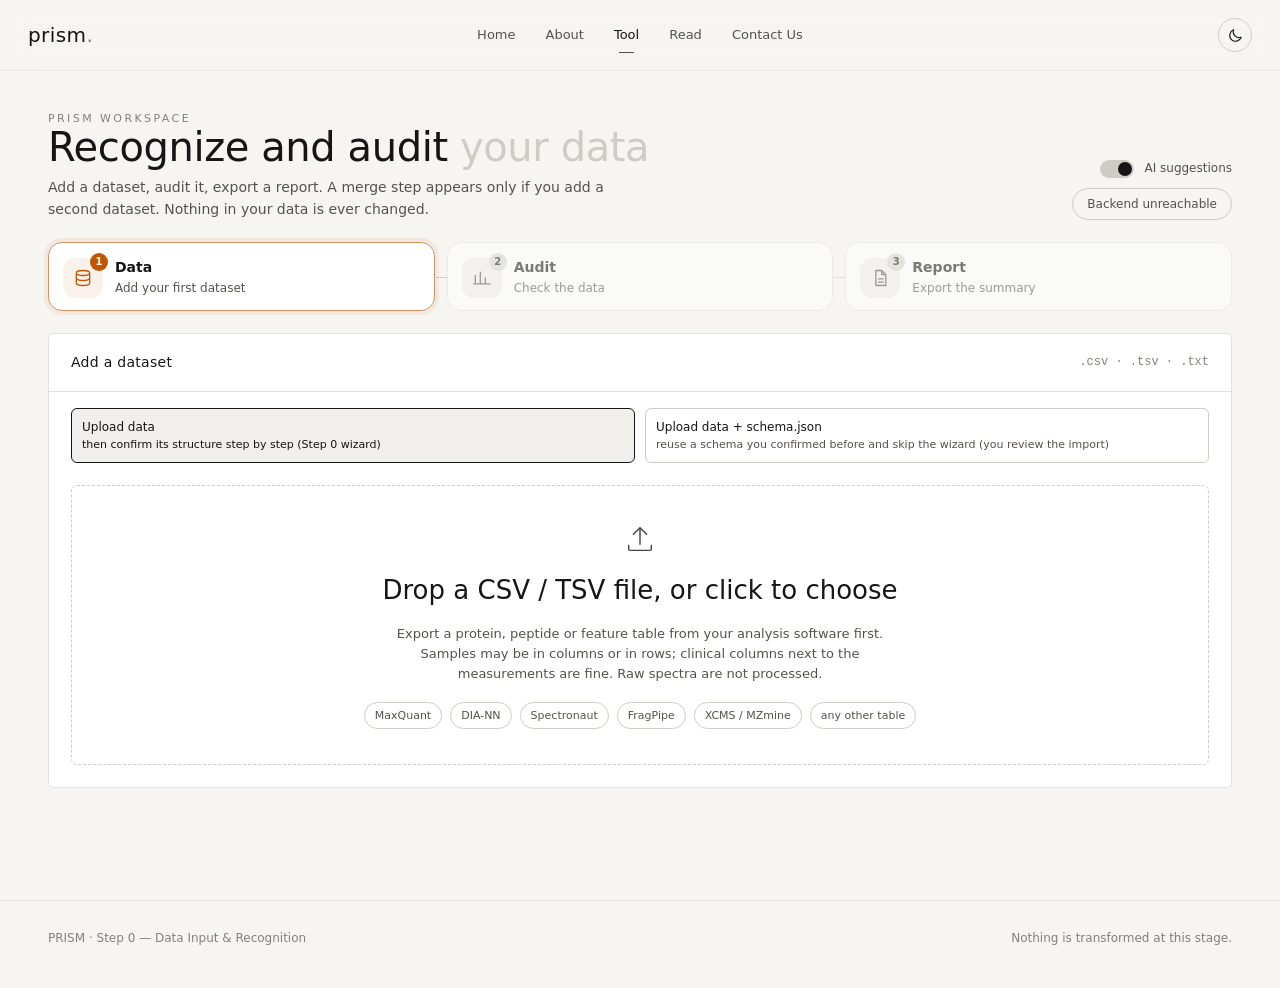
==== commit 19fd0c56: "Merge only when there is something to merge - The workspace journey is Data → Audit → Report; the Me" ====
--- a/frontend/tool.html
+++ b/frontend/tool.html
@@ -29,8 +29,8 @@
       <div class="tool-head">
         <div>
           <div class="eyebrow">PRISM workspace</div>
-          <h1>Recognize, merge, audit <span class="ghost">your data</span></h1>
-          <p>Four steps, in order. Nothing in your data is ever changed.</p>
+          <h1>Recognize and audit <span class="ghost">your data</span></h1>
+          <p>Add a dataset, audit it, export a report. A merge step appears only if you add a second dataset. Nothing in your data is ever changed.</p>
         </div>
         <div class="head-controls">
           <label class="switch" title="When off, no AI is used: you label everything yourself, with hints computed from the data."><input type="checkbox" id="ai-toggle" checked> <span>AI suggestions</span></label>
--- a/frontend/style.css
+++ b/frontend/style.css
@@ -702,3 +702,5 @@
 .journey { align-items: start; }
 .audit-chat > summary { cursor: pointer; font-size: 13px; padding: 2px 0; }
 .audit-chat[open] > summary { margin-bottom: 8px; }
+.journey.n3 { grid-template-columns: repeat(3, minmax(0, 1fr)); }
+@media (max-width: 900px) { .journey.n3 { grid-template-columns: 1fr; } }
